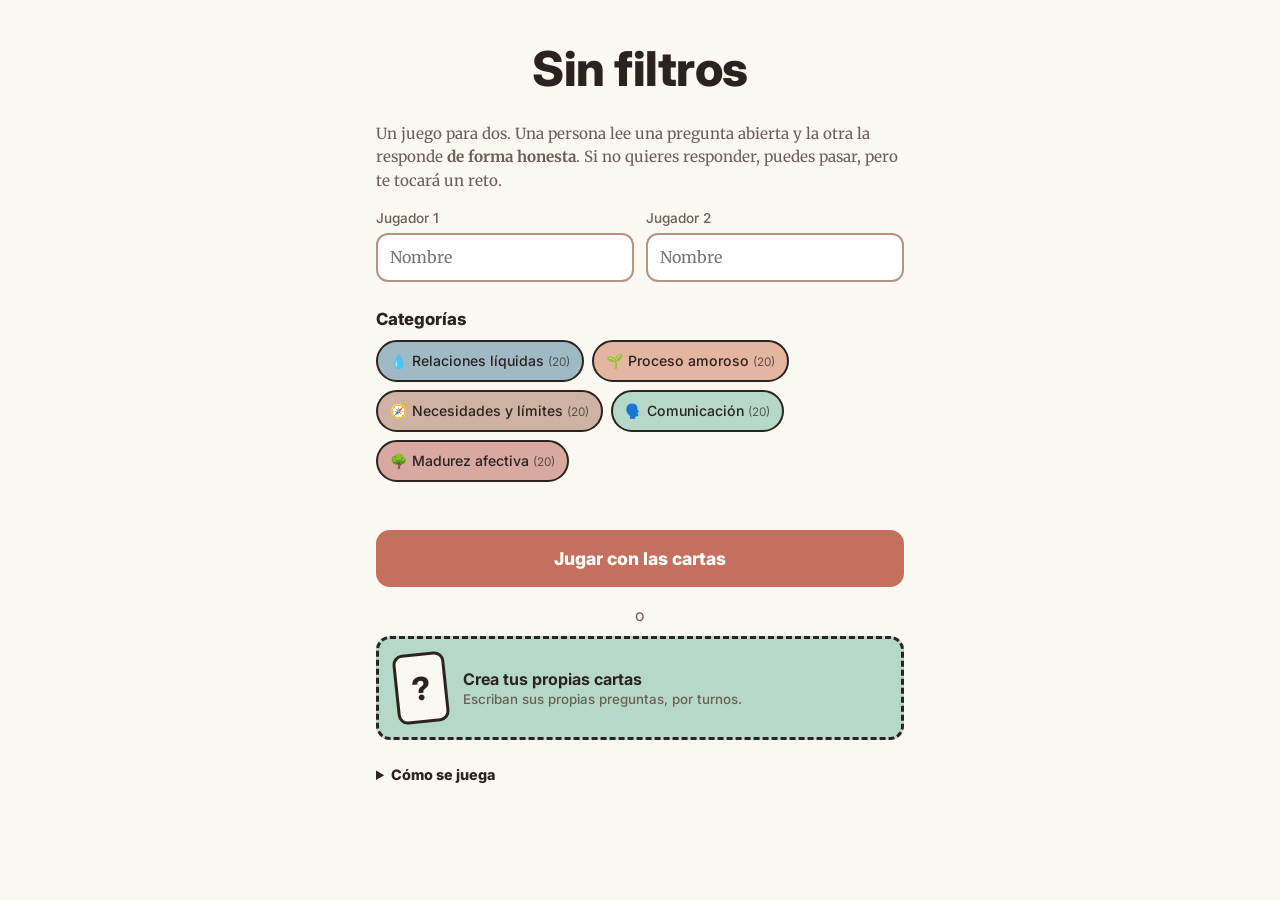
==== index.html @ 44bfb603 "added first structure" ====
<!DOCTYPE html>
<html lang="es">
<head>
  <meta charset="utf-8">
  <meta name="viewport" content="width=device-width, initial-scale=1">
  <title>Sin filtros</title>
  <link rel="preconnect" href="https://fonts.googleapis.com">
  <link rel="preconnect" href="https://fonts.gstatic.com" crossorigin>
  <link href="https://fonts.googleapis.com/css2?family=Inter:wght@500;800&family=Merriweather:wght@400;700&display=swap" rel="stylesheet">
  <link rel="stylesheet" href="style.css">
</head>
<body>
  <main id="app">

    <!-- ============ INICIO ============ -->
    <section id="screen-home" class="screen active">
      <h1>Sin filtros</h1>
      <p class="lead">
        Un juego para dos. Una persona lee una pregunta abierta y la otra la responde
        <strong>de forma honesta</strong>. Si no quieres responder, puedes pasar, pero te tocará un reto.
      </p>

      <div class="names">
        <label class="field"><span>Jugador 1</span><input id="name1" type="text" maxlength="20" placeholder="Nombre"></label>
        <label class="field"><span>Jugador 2</span><input id="name2" type="text" maxlength="20" placeholder="Nombre"></label>
      </div>

      <h3>Categorías</h3>
      <div id="cat-list" class="chips"></div>

      <p id="home-msg" class="msg" role="alert"></p>
      <button id="btn-start" class="primary big" type="button">Jugar con las cartas</button>

      <p class="or">o</p>

      <button id="btn-custom" class="card-option" type="button">
        <span class="mini-card" aria-hidden="true">?</span>
        <span class="card-option-text">
          <strong>Crea tus propias cartas</strong>
          <small>Escriban sus propias preguntas, por turnos.</small>
        </span>
      </button>

      <details class="rules">
        <summary>Cómo se juega</summary>
        <ol>
          <li>Una persona lee la carta en voz alta y la otra responde con honestidad.</li>
          <li>En cada carta se cambian los roles.</li>
          <li>Si no quieres responder, pulsa "Pasar": en lugar de la pregunta te saldrá un reto.</li>
          <li>En "Crea tus propias cartas", una persona escribe una pregunta, pasa el celular y la otra responde. Después se invierten.</li>
        </ol>
      </details>
    </section>

    <!-- ============ ESCRIBIR CARTA PROPIA ============ -->
    <section id="screen-write" class="screen">
      <header class="game-top">
        <button id="btn-write-back" class="ghost" type="button">← Inicio</button>
        <span id="write-round"></span>
      </header>
      <h2 id="write-title"></h2>
      <p id="write-sub" class="lead"></p>
      <textarea id="write-text" maxlength="220" rows="5" placeholder="Escribe una pregunta abierta…"></textarea>
      <p id="write-msg" class="msg" role="alert"></p>
      <button id="btn-write-done" class="primary big" type="button">Listo</button>
    </section>

    <!-- ============ PARTIDA ============ -->
    <section id="screen-game" class="screen">
      <header class="game-top">
        <span id="progress"></span>
        <button id="btn-end" class="ghost" type="button">Terminar</button>
      </header>

      <p id="turn" class="turn"></p>

      <div id="card" class="card" role="button" tabindex="0" aria-label="Voltear carta">
        <div class="card-inner">
          <div class="card-face card-back">
            <span class="q">?</span>
            <small>Toca para voltear</small>
          </div>
          <div class="card-face card-front">
            <span id="card-cat" class="badge"></span>
            <p id="card-text"></p>
          </div>
        </div>
      </div>

      <div class="actions">
        <button id="btn-skip" class="secondary" type="button">Pasar</button>
        <button id="btn-next" class="primary" type="button">Siguiente</button>
      </div>
    </section>

    <!-- ============ FINAL ============ -->
    <section id="screen-end" class="screen">
      <h2>Terminaron</h2>
      <p id="end-stats" class="lead"></p>
      <button id="btn-restart" class="primary big" type="button">Volver al inicio</button>
    </section>

  </main>

  <script src="cards.js"></script>
  <script src="app.js"></script>
</body>
</html>
---- style.css ----
/* ESTILOS (Persona A: diseño). Paleta tomada de la presentación de Canva. */
:root {
  --bg: #faf8f0;
  --ink: #2a2320;
  --muted: #6b5f58;
  --terracota: #c4705c;
  --salmon: #e4b5a0;
  --sage: #b5d8c8;
  --slate: #8aa9b3;
  --brown: #b39485;
  --radius: 18px;
}

* { box-sizing: border-box; }

body {
  margin: 0;
  background: var(--bg);
  color: var(--ink);
  font-family: 'Merriweather', Georgia, serif;
  line-height: 1.55;
}

h1, h2, h3, .badge, button, .chip, .field span, summary {
  font-family: 'Inter', system-ui, sans-serif;
}

#app {
  max-width: 560px;
  margin: 0 auto;
  padding: 24px 16px 56px;
  min-height: 100vh;
}

.screen { display: none; }
.screen.active { display: block; animation: fade .3s ease; }
@keyframes fade { from { opacity: 0; transform: translateY(6px); } to { opacity: 1; transform: none; } }

/* ---------- Tipografía ---------- */
h1 { margin: 8px 0 12px; text-align: center; font-size: 3rem; font-weight: 800; letter-spacing: -.01em; }
h2 { margin: 16px 0 8px; font-size: 1.6rem; font-weight: 800; }
h3 { margin: 24px 0 8px; font-size: 1.05rem; font-weight: 800; }
.lead { color: var(--muted); font-size: .95rem; }
.msg { min-height: 1.4em; margin: 8px 0; font-size: .9rem; color: var(--terracota); font-family: 'Inter', sans-serif; }
.or { text-align: center; margin: 16px 0 8px; color: var(--muted); font-family: 'Inter', sans-serif; }

/* ---------- Formularios ---------- */
.names { display: grid; grid-template-columns: 1fr 1fr; gap: 12px; margin: 16px 0; }
.field { display: flex; flex-direction: column; gap: 4px; font-size: .85rem; }
.field span { font-weight: 500; color: var(--muted); }
input[type="text"], textarea {
  width: 100%; padding: 10px 12px; font: inherit; font-size: 1rem;
  background: #fff; color: var(--ink);
  border: 2px solid var(--brown); border-radius: 12px;
}
textarea { resize: vertical; }
input:focus-visible, textarea:focus-visible, button:focus-visible, .card:focus-visible {
  outline: 3px solid var(--slate); outline-offset: 2px;
}

.chips { display: flex; flex-wrap: wrap; gap: 8px; }
.chip { position: relative; cursor: pointer; }
.chip input { position: absolute; opacity: 0; inset: 0; cursor: pointer; }
.chip span {
  display: block; padding: 8px 12px; border-radius: 999px; font-size: .88rem; font-weight: 500;
  border: 2px solid var(--ink); background: #fff; transition: background .15s;
}
.chip input:checked + span { background: var(--c); }
.chip input:focus-visible + span { outline: 3px solid var(--slate); outline-offset: 2px; }
.chip small { opacity: .7; font-weight: 400; }

/* ---------- Botones ---------- */
button {
  font-size: 1rem; font-weight: 800; cursor: pointer;
  padding: 12px 18px; border-radius: 14px; border: 2px solid var(--ink);
  background: #fff; color: var(--ink);
}
button:disabled { opacity: .4; cursor: not-allowed; }
button.primary { background: var(--terracota); color: #fff; border-color: var(--terracota); }
button.secondary { background: var(--sage); }
button.ghost { background: transparent; border-color: transparent; color: var(--muted); font-weight: 500; padding: 8px 4px; }
button.big { width: 100%; margin-top: 12px; padding: 16px; font-size: 1.1rem; }

/* Opción "Crea tus propias cartas" (aparece como una carta) */
.card-option {
  display: flex; align-items: center; gap: 16px; width: 100%; text-align: left;
  padding: 14px 16px; background: var(--sage); border: 3px dashed var(--ink);
}
.card-option .mini-card {
  flex: none; display: grid; place-items: center; width: 52px; height: 70px;
  background: var(--bg); border: 3px solid var(--ink); border-radius: 10px;
  font-family: 'Inter', sans-serif; font-weight: 800; font-size: 2rem; transform: rotate(-6deg);
}
.card-option-text { display: flex; flex-direction: column; gap: 2px; }
.card-option small { font-weight: 500; color: var(--muted); }

/* ---------- Reglas ---------- */
.rules { margin-top: 24px; font-size: .9rem; }
.rules summary { cursor: pointer; font-weight: 800; }

/* ---------- Escribir carta ---------- */
#write-round { font-family: 'Inter', sans-serif; color: var(--muted); }

/* ---------- Partida ---------- */
.game-top { display: flex; justify-content: space-between; align-items: center; font-family: 'Inter', sans-serif; color: var(--muted); }
.turn { text-align: center; font-family: 'Inter', sans-serif; font-weight: 800; margin: 12px 0 0; }

.card {
  perspective: 1000px; width: min(100%, 340px); aspect-ratio: 3 / 4;
  margin: 14px auto; cursor: pointer;
}
.card-inner { position: relative; width: 100%; height: 100%; transition: transform .55s; transform-style: preserve-3d; }
.card.flipped .card-inner { transform: rotateY(180deg); }
.card-face {
  position: absolute; inset: 0; backface-visibility: hidden; -webkit-backface-visibility: hidden;
  display: flex; flex-direction: column; align-items: center; justify-content: center;
  padding: 24px; text-align: center; border-radius: var(--radius); border: 3px solid var(--ink);
  box-shadow: 6px 6px 0 rgba(42, 35, 32, .15);
}
.card-back { background: var(--sage); }
.card-back .q { font-family: 'Inter', sans-serif; font-weight: 800; font-size: 7rem; line-height: 1; }
.card-back small { margin-top: 8px; font-family: 'Inter', sans-serif; color: var(--muted); }
.card-front { background: var(--c, var(--salmon)); transform: rotateY(180deg); justify-content: flex-start; }
.badge { align-self: center; padding: 4px 12px; border-radius: 999px; background: rgba(255, 255, 255, .7); font-size: .8rem; font-weight: 800; }
#card-text { margin: auto 0; font-size: clamp(1rem, 4.2vw, 1.2rem); font-weight: 700; }

.actions { display: grid; grid-template-columns: 1fr 1.2fr; gap: 10px; margin-top: 12px; }
.actions button[hidden] { display: none; }
.actions:has(#btn-skip[hidden]) { grid-template-columns: 1fr; }

@media (prefers-reduced-motion: reduce) {
  .card-inner, .screen.active { transition: none; animation: none; }
}
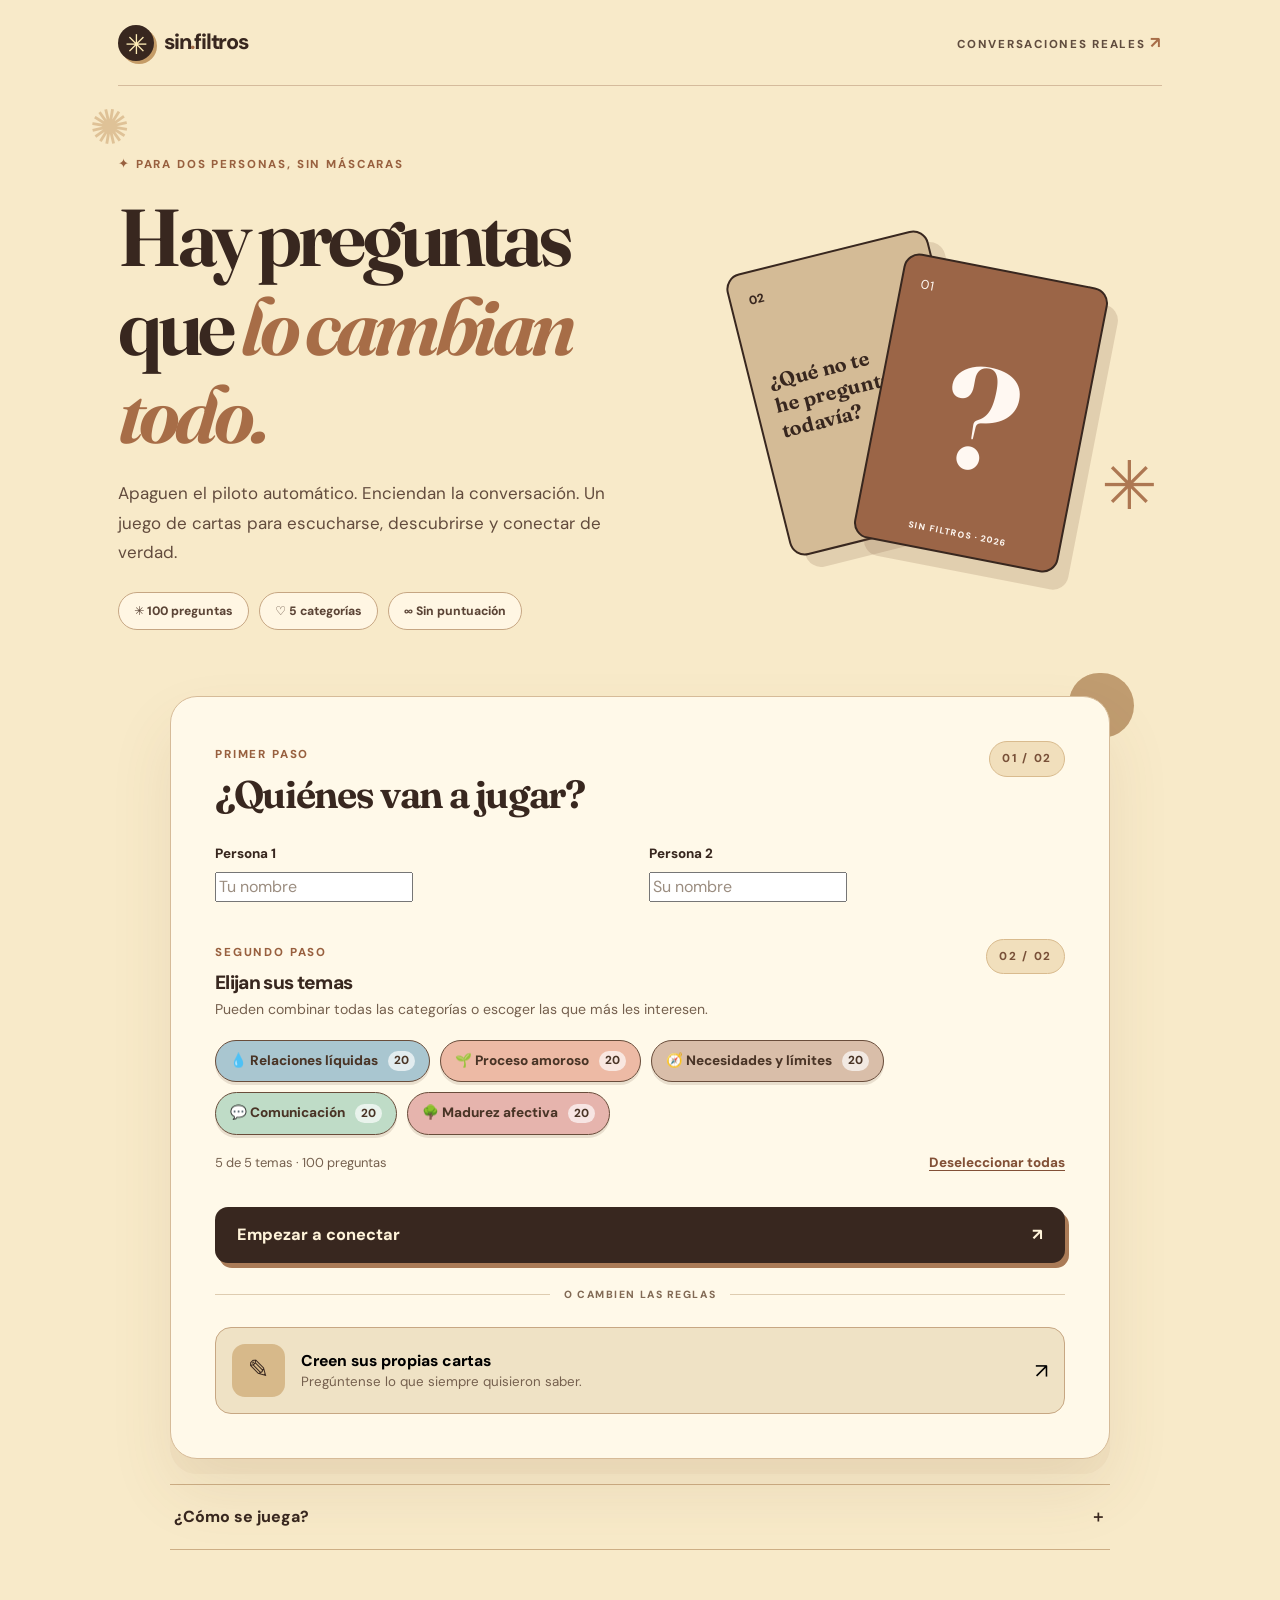
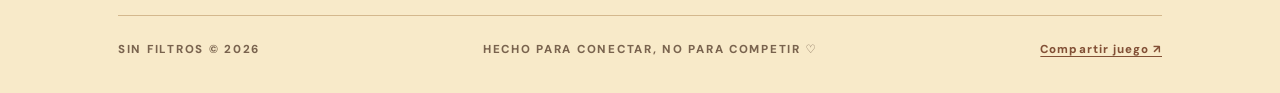
==== commit 8a20d87c: "Added files and update, full version" ====
--- a/index.html
+++ b/index.html
@@ -1,108 +1,878 @@
-<!DOCTYPE html>
+<!doctype html>
 <html lang="es">
 <head>
-  <meta charset="utf-8">
+  <meta charset="UTF-8">
   <meta name="viewport" content="width=device-width, initial-scale=1">
-  <title>Sin filtros</title>
+  <meta name="theme-color" content="#f8eac9">
+  <meta name="description" content="Sin Filtros: un juego de cartas para conversar, conectar y conocerse mejor.">
+  <title>Sin Filtros · El juego para hablar de verdad</title>
   <link rel="preconnect" href="https://fonts.googleapis.com">
   <link rel="preconnect" href="https://fonts.gstatic.com" crossorigin>
-  <link href="https://fonts.googleapis.com/css2?family=Inter:wght@500;800&family=Merriweather:wght@400;700&display=swap" rel="stylesheet">
-  <link rel="stylesheet" href="style.css">
+  <link href="https://fonts.googleapis.com/css2?family=DM+Sans:wght@400;500;600;700;800&family=Fraunces:opsz,wght,SOFT@9..144,500,25;9..144,650,25;9..144,750,25&display=swap" rel="stylesheet">
+  <link rel="icon" type="image/svg+xml" href="data:image/svg+xml,%3Csvg%20xmlns%3D%22http%3A%2F%2Fwww.w3.org%2F2000%2Fsvg%22%20viewBox%3D%220%200%2064%2064%22%3E%3Crect%20width%3D%2264%22%20height%3D%2264%22%20rx%3D%2215%22%20fill%3D%22%2338271f%22%2F%3E%3Ctext%20x%3D%2232%22%20y%3D%2245%22%20font-size%3D%2245%22%20font-family%3D%22Arial%2Csans-serif%22%20text-anchor%3D%22middle%22%20fill%3D%22%23f8eac9%22%3E%E2%9C%B3%3C%2Ftext%3E%3C%2Fsvg%3E">
+  <style>
+/* Hoja de estilos integrada: funciona incluso al abrir el HTML desde un ZIP */
+:root {
+  --paper: #faf5ec;
+  --paper-soft: #fffaf3;
+  --ink: #29241f;
+  --muted: #70665d;
+  --terracotta: #c66e59;
+  --terracotta-dark: #ab5848;
+  --sage: #c9ddcc;
+  --line: #e7dcd0;
+  --round: 24px;
+  --shadow: 0 22px 54px rgba(69,44,34,.07);
+}
+* { box-sizing: border-box; }
+html { scroll-behavior: smooth; }
+body { margin: 0; min-height: 100vh; background: var(--paper); color: var(--ink); font-family: 'DM Sans', system-ui, sans-serif; line-height: 1.5; overflow-x: hidden; }
+button, input, textarea { font: inherit; }
+button { cursor: pointer; }
+a { color: inherit; }
+button:disabled { cursor: not-allowed; opacity: .47; }
+button:focus-visible, input:focus-visible, textarea:focus-visible, summary:focus-visible, a:focus-visible, .card:focus-visible { outline: 3px solid var(--terracotta); outline-offset: 4px; }
+::selection { background: #e7b5a5; }
+.shell { width: min(1100px, 100%); padding: 0 28px; margin: 0 auto; position: relative; }
+.ambient { position: fixed; border-radius: 50%; filter: blur(5px); pointer-events: none; z-index: -1; }
+.ambient-one { width: 440px; height: 440px; top: -230px; right: -130px; background: #f3e3d8; }
+.ambient-two { width: 390px; height: 390px; bottom: -200px; left: -230px; background: #e8ebda; }
+.brand-bar { min-height: 94px; display: flex; align-items: center; justify-content: space-between; gap: 20px; border-bottom: 1px solid var(--line); }
+.brand { display: inline-flex; align-items: center; gap: 10px; text-decoration: none; font-size: 1.28rem; font-weight: 800; letter-spacing: -.055em; }
+.brand-mark { display: grid; place-items: center; height: 36px; width: 36px; border-radius: 50%; background: var(--terracotta); color: #fff; font-size: 1.7rem; font-weight: 500; }
+.brand-dot { color: var(--terracotta); }
+.brand-suffix, .eyebrow, .step-tag, .small-pill, .site-footer, .card-back-foot, .card-front-foot { font-size: .72rem; letter-spacing: .15em; font-weight: 800; }
+.brand-suffix { color: var(--muted); }
+.brand-suffix span { color: var(--terracotta); font-size: 1rem; }
+.screen { display: none; }
+.screen.active { display: block; animation: enter .4s ease both; }
+@keyframes enter { from { opacity: 0; transform: translateY(10px); } to { opacity: 1; transform: none; } }
+.hero { display: grid; grid-template-columns: 1.08fr .92fr; align-items: center; gap: 28px; min-height: 445px; padding: 54px 0 42px; }
+.eyebrow { color: var(--terracotta-dark); }
+.sparkle { font-size: 1.15em; }
+h1,h2,h3,p { margin-top: 0; }
+h1,h2,h3 { letter-spacing: -.035em; }
+h1,h2 { font-family: 'Fraunces', Georgia, serif; line-height: 1.1; }
+h1 { max-width: 620px; font-size: clamp(3.2rem, 5.7vw, 5.5rem); font-weight: 650; margin: 18px 0 20px; }
+h1 em { color: var(--terracotta); font-weight: inherit; }
+h2 { font-size: clamp(1.75rem, 3vw, 2.5rem); margin: 8px 0 10px; font-weight: 650; }
+h3 { font-size: 1.2rem; font-weight: 800; margin: 6px 0 0; }
+.lead { color: var(--muted); font-size: 1.03rem; line-height: 1.75; }
+.hero-copy .lead { max-width: 550px; }
+.hero-facts { display: flex; flex-wrap: wrap; gap: 10px; margin-top: 24px; }
+.hero-facts span { display: inline-flex; gap: 8px; align-items: center; border: 1px solid #e6d7c9; background: #fffaf6; padding: 8px 12px; border-radius: 99px; font-size: .76rem; font-weight: 800; color: #665449; }
+.hero-art { position: relative; min-height: 340px; perspective: 950px; }
+.deco-card { position: absolute; height: 290px; width: 208px; border: 2px solid #392b25; border-radius: 16px; box-shadow: 12px 13px 0 rgba(62,36,29,.14); display: flex; flex-direction: column; padding: 18px; }
+.deco-left { background: #c8dfcf; left: 13%; top: 8%; transform: rotate(-14deg); }
+.deco-left span { font-size: .76rem; font-weight: 800; }
+.deco-left b { margin: auto 0; font: 650 1.25rem/1.25 'Fraunces',serif; }
+.deco-left i { font-style: normal; font-size: 1.4rem; align-self: flex-end; }
+.deco-right { background: var(--terracotta); color: #fff8f2; left: 39%; top: 14%; transform: rotate(11deg); }
+.deco-right span { font-size: .8rem; }
+.deco-right strong { text-align: center; font: 650 9rem/1.55 'Fraunces',serif; }
+.deco-right small { align-self: center; font-weight: 800; font-size: .55rem; letter-spacing: .12em; }
+.art-flower { position: absolute; color: #d6a26a; font-size: 4.2rem; right: 1%; bottom: 7%; }
+.panel { border: 1px solid #e7d8cb; border-radius: var(--round); background: var(--paper-soft); box-shadow: var(--shadow); padding: clamp(22px, 4.3vw, 44px); }
+.start-panel { max-width: 940px; margin: 12px auto 0; }
+.panel-header, .subheading { display: flex; justify-content: space-between; align-items: flex-start; gap: 15px; }
+.step-tag { border-radius: 50px; border: 1px solid var(--line); background: #fff; padding: 8px 12px; color: var(--muted); white-space: nowrap; }
+.names { display: grid; grid-template-columns: 1fr 1fr; gap: 18px; margin: 18px 0 37px; }
+.field { display: block; }
+.field > span { display: block; font-size: .84rem; font-weight: 800; margin-bottom: 8px; }
+input[type='text'], textarea { width: 100%; color: var(--ink); background: #fff; border: 1.5px solid #d9cabe; border-radius: 13px; padding: 14px 16px; font-size: 1rem; transition: border-color .2s,box-shadow .2s; }
+input[type='text']:focus, textarea:focus { border-color: var(--terracotta); box-shadow: 0 0 0 4px #c66e591d; outline: none; }
+input::placeholder,textarea::placeholder { color: #9b8d80; }
+.helper { font-size: .88rem; color: var(--muted); line-height: 1.6; }
+.chips { display: flex; flex-wrap: wrap; gap: 10px; margin: 20px 0 15px; }
+.chip { position: relative; cursor: pointer; }
+.chip input { position: absolute; opacity: 0; inset: 0; width: 100%; height: 100%; cursor: pointer; }
+.chip span { display: inline-flex; align-items: center; gap: 10px; border: 1.5px solid #e3d5c9; border-radius: 99px; padding: 10px 14px; background: #fff; font-size: .85rem; font-weight: 800; transition: transform .16s, background .16s, border-color .16s; }
+.chip:hover span { transform: translateY(-2px); }
+.chip input:checked + span { background: var(--c); border-color: #9b8275; }
+.chip input:focus-visible + span { outline: 3px solid var(--terracotta); outline-offset: 3px; }
+.chip small { border-radius: 50px; background: #ffffffa8; padding: 1px 6px; font-size: .73rem; }
+.selection-row { display: flex; flex-wrap: wrap; justify-content: space-between; gap: 8px; padding: 3px 0 11px; font-size: .81rem; color: var(--muted); }
+.text-button { border: none; background: none; color: var(--terracotta-dark); text-decoration: underline; text-underline-offset: 3px; font-size: .84rem; padding: 0; font-weight: 800; }
+.msg { color: #a0392e; min-height: 1em; margin: 3px 0 6px; font-size: .86rem; font-weight: 700; }
+.primary,.secondary { border: 0; border-radius: 13px; padding: 14px 18px; font-weight: 800; transition: transform .14s, background .14s, box-shadow .14s; }
+.primary { background: var(--terracotta); color: #fff; }
+.primary:not(:disabled):hover { background: var(--terracotta-dark); box-shadow: 0 8px 20px rgba(175,92,73,.23); transform: translateY(-2px); }
+.secondary { background: #e9e5db; color: #3f372f; }
+.secondary:not(:disabled):hover { background: #dad1c5; }
+.big { width: 100%; padding: 16px 22px; font-size: 1.02rem; display: flex; align-items: center; justify-content: space-between; }
+.divider { margin: 24px 0; text-align: center; display: flex; align-items: center; gap: 14px; color: #9c8e80; font-weight: 800; letter-spacing: .15em; font-size: .65rem; }
+.divider:before,.divider:after { content: ''; height: 1px; background: var(--line); flex: 1; }
+.custom-option { display: flex; gap: 16px; align-items: center; width: 100%; text-align: left; border-radius: 16px; background: #e4efe4; border: 1px solid #c7d6c7; padding: 16px; }
+.custom-option:hover { background: #d8e8d9; }
+.custom-icon { display: grid; place-items: center; width: 53px; height: 53px; flex-shrink: 0; border-radius: 13px; background: #c3dcc8; font-size: 1.6rem; }
+.custom-option strong { display: block; font-weight: 800; font-size: .98rem; }
+.custom-option small { display: block; color: var(--muted); line-height: 1.5; }
+.custom-arrow { margin-left: auto; font-size: 1.3rem; }
+.how-to { width: min(940px, 100%); margin: 25px auto 65px; border-top: 1px solid var(--line); border-bottom: 1px solid var(--line); }
+.how-to summary { cursor: pointer; list-style: none; display: flex; justify-content: space-between; align-items: center; padding: 20px 4px; font-weight: 800; }
+.how-to summary::-webkit-details-marker { display: none; }
+.how-to > div { max-width: 700px; color: var(--muted); font-size: .92rem; }
+.how-to[open] summary span { transform: rotate(45deg); }
+.site-footer { display: flex; justify-content: space-between; flex-wrap: wrap; gap: 16px; align-items: center; border-top: 1px solid var(--line); padding: 25px 0 35px; color: #897b6f; }
+.site-footer .text-button { font-size: .72rem; letter-spacing: .09em; }
+.compact-screen { max-width: 610px; margin: 0 auto; padding: 27px 0 65px; min-height: min(770px, 90vh); }
+.game-top { display: flex; justify-content: space-between; align-items: center; gap: 12px; }
+.ghost { background: transparent; border: none; color: var(--muted); font-weight: 800; padding: 9px 0; }
+.ghost:hover { color: var(--terracotta-dark); }
+.small-pill { display: inline-block; color: var(--terracotta-dark); background: #f8e4d9; padding: 10px 14px; border-radius: 99px; font-size: .73rem; }
+.progress-track { margin-top: 22px; height: 6px; background: #e8dfd6; border-radius: 99px; overflow: hidden; }
+#progress-fill { height: 100%; width: 0%; background: var(--terracotta); border-radius: inherit; transition: width .3s; }
+.center-intro { margin: 38px auto 26px; text-align: center; }
+.center-intro h2 { font-size: clamp(2rem, 5vw, 2.85rem); }
+.game-intro { margin: 28px auto 17px; }
+.game-intro h2 { font-size: clamp(1.35rem, 4vw, 1.75rem); line-height: 1.3; margin: 8px 0; }
+#game-hint { margin: 0; }
+textarea { min-height: 160px; resize: vertical; }
+.write-meta { display: flex; justify-content: space-between; gap: 12px; color: var(--muted); font-size: .78rem; margin: 10px 0 15px; }
+.write-meta span:last-child { white-space: nowrap; }
+.card { width: min(100%, 336px); aspect-ratio: 3/4; margin: 0 auto 26px; perspective: 1200px; cursor: pointer; outline-offset: 8px; }
+.card-inner { width: 100%; height: 100%; position: relative; transform-style: preserve-3d; transition: transform .58s cubic-bezier(.2,.7,.1,1); }
+.card.flipped .card-inner { transform: rotateY(180deg); }
+.card-face { position: absolute; inset: 0; display: flex; flex-direction: column; border: 2px solid #30251f; border-radius: 19px; padding: 21px; box-shadow: 9px 10px 0 rgba(59,37,28,.18); backface-visibility: hidden; -webkit-backface-visibility: hidden; }
+.card-back { background: var(--terracotta); color: #fff9f2; }
+.card-back-head { display: flex; justify-content: space-between; font-size: .9rem; font-weight: 800; letter-spacing: -.04em; }
+.card-back-head span:last-child { font-size: 1.7rem; font-weight: 400; }
+.card-question { font: 650 clamp(8rem, 28vw, 10rem)/1 'Fraunces',serif; text-align: center; margin: auto 0; }
+.card-back-foot { text-align: center; color: #fff0e0; }
+.card-front { background: var(--card-color, #d4c5b0); color: #231e1b; transform: rotateY(180deg); }
+.badge { align-self: flex-start; border: 1px solid #2c24212b; border-radius: 50px; padding: 7px 11px; background: #ffffffe3; font-size: .74rem; font-weight: 800; }
+#card-text { margin: auto 0; text-align: center; font: 650 clamp(1.2rem, 3.3vw, 1.5rem)/1.42 'Fraunces',Georgia,serif; overflow-wrap: anywhere; }
+.card-front-foot { text-align: center; font-size: .6rem; opacity: .67; }
+.actions { display: grid; grid-template-columns: 1fr 1.3fr; gap: 12px; width: min(100%, 390px); margin: 0 auto; }
+.actions button[hidden] { display: none; }
+.actions:has(#btn-skip[hidden]) { grid-template-columns: 1fr; }
+.game-footnote { text-align: center; font-size: .8rem; color: #8c7c6e; margin: 21px 0 0; }
+.finish-star { font-size: 5.2rem; text-align: center; color: var(--terracotta); margin-top: 35px; }
+.end-title { font-size: clamp(2.5rem,5vw,3.2rem) !important; }
+.end-panel { text-align: center; }
+.end-panel p { color: var(--muted); }
+.wide { width: 100%; text-align: center; margin-top: 10px; }
+.sr-only { position: absolute; width: 1px; height: 1px; padding: 0; margin: -1px; border: 0; overflow: hidden; clip: rect(0 0 0 0); white-space: nowrap; }
+@media (max-width: 760px) {
+  .hero { grid-template-columns: 1fr; padding: 41px 0 18px; gap: 0; }
+  .hero-art { min-height: 280px; max-width: 330px; width: 100%; margin: 10px auto 6px; }
+  .deco-card { width: 180px; height: 252px; }
+  .deco-left { left: 9%; }
+  .deco-right { left: 38%; }
+  .deco-right strong { font-size: 7.8rem; }
+  .art-flower { right: 0; bottom: 0; }
+  .brand-bar { min-height: 75px; }
+  .brand-suffix { display: none; }
+  h1 { font-size: clamp(3rem, 11vw, 4.8rem); }
+}
+@media (max-width: 520px) {
+  .shell { padding: 0 17px; }
+  .hero-facts { gap: 7px; }
+  .hero-facts span { font-size: .68rem; padding: 7px 10px; }
+  .names { grid-template-columns: 1fr; gap: 14px; margin-bottom: 27px; }
+  .panel { padding: 23px 19px; border-radius: 19px; }
+  .panel-header h2 { font-size: 1.65rem; }
+  .step-tag { padding: 7px 9px; font-size: .62rem; }
+  .actions { gap: 9px; }
+  .actions button { padding: 13px 9px; font-size: .86rem; }
+  .card { width: min(100%, 305px); }
+  .compact-screen { padding: 19px 0 40px; min-height: 78vh; }
+  .site-footer { font-size: .61rem; }
+  .center-intro { margin: 26px 0 19px; }
+}
+@media (prefers-reduced-motion: reduce) {
+  *, *::before, *::after { animation-duration: .01ms !important; transition-duration: .01ms !important; scroll-behavior: auto !important; }
+}
+
+/* ==========================================================
+   APORTES DE PERSONA A · identidad visual y detalles de cartas
+   Base: crema + terracota + salvia. Ajustable al Canva final.
+   ========================================================== */
+:root {
+  --paper: #fbf6ed;
+  --paper-soft: #fffdf8;
+  --terracotta: #bc6756;
+  --terracotta-dark: #964a3e;
+  --sage: #c0dac9;
+  --line: #e6d8ca;
+}
+.brand-mark { box-shadow: 0 3px 0 #773e342b; }
+.eyebrow { letter-spacing: .16em; }
+.hero-art { isolation: isolate; }
+.deco-left { box-shadow: 12px 14px 0 #40372c12; }
+.deco-right { box-shadow: 12px 13px 0 #40372c28; }
+
+/* Reverso con marco doble, roseta central y textura suave.
+   Se dibuja con CSS; no depende de archivos externos. */
+.card-back {
+  position: relative;
+  isolation: isolate;
+  overflow: hidden;
+  background:
+    radial-gradient(ellipse at 50% 49%, #da917d 0%, transparent 43%),
+    radial-gradient(circle at 13% 9%, #ffffff22 0 2px, transparent 3px),
+    radial-gradient(circle at 83% 89%, #ffffff24 0 2px, transparent 3px),
+    linear-gradient(145deg, #bf705d, #ad594b);
+  background-size: auto, 27px 27px, 31px 31px, auto;
+}
+.card-back::before {
+  content: '';
+  position: absolute;
+  inset: 12px;
+  border: 1px solid #ffefe0b8;
+  border-radius: 12px;
+  pointer-events: none;
+}
+.card-back::after {
+  content: '✳';
+  position: absolute;
+  top: 50%;
+  left: 50%;
+  transform: translate(-50%, -49%) rotate(-16deg);
+  font: 400 12rem/1 'Fraunces', Georgia, serif;
+  color: #fce9d920;
+  text-shadow: 0 0 1px #fff6ec1f;
+  z-index: -1;
+  pointer-events: none;
+}
+.card-back-head, .card-question, .card-back-foot { z-index: 1; }
+.card-back-head { padding: 4px 3px 0; }
+.card-back-foot { margin-bottom: 6px; }
+.card-question { text-shadow: 0 4px 0 #7e493324; }
+.card-front {
+  border-color: #45352d;
+  background-image: radial-gradient(circle at 80% 12%, #ffffff68, transparent 42%);
+}
+.card-front .badge { max-width: 100%; overflow-wrap: anywhere; }
+#card-text { text-wrap: pretty; }
+
+/* Estados, acciones táctiles y pantallas pequeñas. */
+@media (hover: hover) {
+  .card:not(.flipped):hover .card-inner { transform: translateY(-3px); }
+  .card.flipped:hover .card-inner { transform: rotateY(180deg) translateZ(1px); }
+}
+@media (max-width: 370px) {
+  .card { width: min(100%, 282px); }
+  #card-text { font-size: 1.08rem; }
+  .brand { font-size: 1.1rem; }
+  .hero-facts { flex-wrap: wrap; }
+}
+@media (prefers-reduced-motion: reduce) {
+  .card:not(.flipped):hover .card-inner { transform: none; }
+  .card.flipped:hover .card-inner { transform: rotateY(180deg); }
+}
+
+
+/* ===== SIN FILTROS · EDICIÓN CANVA / CORE II =====
+   Colores de referencia: fondo amarillo claro, acentos café, beige, puntos y formas orgánicas.
+   Las cartas y sus preguntas conservan su funcionamiento y su contenido.
+*/
+:root {
+  --paper: #f8eac9; --paper-soft: #fff9e9; --ink: #38271f; --muted: #75604e;
+  --terracotta: #a76d47; --terracotta-dark: #825036; --sage: #d7d2a9;
+  --line: #deccb0; --round: 27px; --shadow: 0 24px 55px #714d271c;
+}
+html { background: var(--paper); }
+body { background: #f8eac9; }
+body::before { content: ''; pointer-events: none; position: fixed; inset: 0; opacity: .42; z-index: -1;
+  background-image: radial-gradient(#b78d69 1.35px, transparent 1.6px); background-size: 28px 28px;
+  mask-image: radial-gradient(ellipse 52% 85% at 97% 25%, #000 12%, transparent 87%); }
+.ambient-one { background: #e8ce9b; top: -160px; right: -140px; width: 440px; height: 510px; border-radius: 45% 55% 64% 36%; filter: blur(2px); transform: rotate(28deg); opacity: .45; }
+.ambient-two { background: #c4b69b; left: -240px; bottom: -120px; filter: blur(3px); opacity: .38; }
+.shell { max-width: 1180px; }
+.brand-bar { min-height: 86px; border-bottom: 1.5px solid #d5bb9c; }
+.brand { font-size: 1.35rem; }
+.brand-mark { background: #38271f; color: #ffedb6; box-shadow: 3px 3px 0 #c59c67; }
+.brand-dot { color: #a76d47; }
+.brand-suffix { color: #604c3e; }
+.hero { min-height: 465px; padding-top: 65px; }
+.hero-copy { position: relative; z-index: 1; }
+.hero-copy::before { content: '✺'; position: absolute; top: -59px; left: -28px; color: #bd8b53; font-size: 48px; opacity: .42; transform: rotate(-13deg); }
+h1 { font-size: clamp(3.3rem, 6.3vw, 6.3rem); letter-spacing: -.055em; max-width: 670px; }
+h1 em { color: #a76d47; }
+.hero-copy .lead { color: #624b3d; max-width: 510px; font-size: 1.06rem; }
+.hero-facts span { background: #fff6e3; border: 1.5px solid #c6a683; color: #5b4436; padding: 9px 15px; }
+.deco-card { border-color: #38271f; box-shadow: 13px 15px 0 #7f5b4230; }
+.deco-left { background: #d4bb96; }
+.deco-right { background: #9b6547; }
+.art-flower { color: #ad7752; }
+.panel { background: #fff9e9; border: 1.5px solid #d6bb98; box-shadow: 0 15px 0 #9b65470d, 0 32px 65px #75502f19; }
+.start-panel { position: relative; margin-top: 24px; }
+.start-panel::after { content: ''; width: 65px; height: 65px; position: absolute; right: -25px; top: -24px; z-index: -1; background: #c09c70; border-radius: 48% 52% 52% 48%; }
+.eyebrow { color: #98603f; }
+.step-tag, .small-pill { background: #f1dfbc; color: #785038; border-color: #d9bb8e; }
+input[type='text'], textarea { background: #fffdf7; border-color: #d6b999; }
+.chip span { background: #fffdfa; border-color: #d6bb98; color: #493426; }
+.chip input:checked + span { border-color: #694d3b; box-shadow: 0 3px 0 #6c493526; }
+.primary { background: #38271f; color: #fff4da; box-shadow: 4px 5px 0 #aa7b57; }
+.primary:not(:disabled):hover { background: #62422f; box-shadow: 4px 7px 0 #aa7b57; }
+.secondary { background: #e8d3b0; color: #38271f; }
+.secondary:not(:disabled):hover { background: #dfc49b; }
+.custom-option { background: #efe2c5; border: 1.5px solid #c7a783; }
+.custom-option:hover { background: #e9d7b5; }
+.custom-icon { background: #d7b98a; color: #38271f; }
+.divider { color: #826a55; }
+.how-to { border-color: #cdae85; }
+.how-to summary { color: #38271f; }
+.site-footer { color: #79634e; border-color: #d4b88d; }
+.card-back { background-color: #966348; }
+.card-back::before { border-color: #fff1d0a8; }
+.card-front { border-color: #523728; }
+.progress-track { background: #e4c9a1; }
+#progress-fill { background: #8e5f42; }
+.game-footnote { color: #7b5f48; }
+@media (max-width: 750px) {
+ .hero { padding-top: 38px; } .hero-copy::before { display:none; }
+ .start-panel::after { display:none; }
+ .brand-suffix { font-size: .56rem; }
+}
+@media (prefers-reduced-motion: reduce) { .hero-art *, .screen.active { animation: none !important; } }
+
+</style>
 </head>
 <body>
-  <main id="app">
-
-    <!-- ============ INICIO ============ -->
-    <section id="screen-home" class="screen active">
-      <h1>Sin filtros</h1>
-      <p class="lead">
-        Un juego para dos. Una persona lee una pregunta abierta y la otra la responde
-        <strong>de forma honesta</strong>. Si no quieres responder, puedes pasar, pero te tocará un reto.
-      </p>
-
-      <div class="names">
-        <label class="field"><span>Jugador 1</span><input id="name1" type="text" maxlength="20" placeholder="Nombre"></label>
-        <label class="field"><span>Jugador 2</span><input id="name2" type="text" maxlength="20" placeholder="Nombre"></label>
-      </div>
-
-      <h3>Categorías</h3>
-      <div id="cat-list" class="chips"></div>
-
-      <p id="home-msg" class="msg" role="alert"></p>
-      <button id="btn-start" class="primary big" type="button">Jugar con las cartas</button>
-
-      <p class="or">o</p>
-
-      <button id="btn-custom" class="card-option" type="button">
-        <span class="mini-card" aria-hidden="true">?</span>
-        <span class="card-option-text">
-          <strong>Crea tus propias cartas</strong>
-          <small>Escriban sus propias preguntas, por turnos.</small>
-        </span>
-      </button>
-
-      <details class="rules">
-        <summary>Cómo se juega</summary>
-        <ol>
-          <li>Una persona lee la carta en voz alta y la otra responde con honestidad.</li>
-          <li>En cada carta se cambian los roles.</li>
-          <li>Si no quieres responder, pulsa "Pasar": en lugar de la pregunta te saldrá un reto.</li>
-          <li>En "Crea tus propias cartas", una persona escribe una pregunta, pasa el celular y la otra responde. Después se invierten.</li>
-        </ol>
-      </details>
-    </section>
-
-    <!-- ============ ESCRIBIR CARTA PROPIA ============ -->
-    <section id="screen-write" class="screen">
-      <header class="game-top">
-        <button id="btn-write-back" class="ghost" type="button">← Inicio</button>
-        <span id="write-round"></span>
-      </header>
-      <h2 id="write-title"></h2>
-      <p id="write-sub" class="lead"></p>
-      <textarea id="write-text" maxlength="220" rows="5" placeholder="Escribe una pregunta abierta…"></textarea>
-      <p id="write-msg" class="msg" role="alert"></p>
-      <button id="btn-write-done" class="primary big" type="button">Listo</button>
-    </section>
-
-    <!-- ============ PARTIDA ============ -->
-    <section id="screen-game" class="screen">
-      <header class="game-top">
-        <span id="progress"></span>
-        <button id="btn-end" class="ghost" type="button">Terminar</button>
-      </header>
-
-      <p id="turn" class="turn"></p>
-
-      <div id="card" class="card" role="button" tabindex="0" aria-label="Voltear carta">
-        <div class="card-inner">
-          <div class="card-face card-back">
-            <span class="q">?</span>
-            <small>Toca para voltear</small>
-          </div>
-          <div class="card-face card-front">
-            <span id="card-cat" class="badge"></span>
-            <p id="card-text"></p>
+  <div class="ambient ambient-one" aria-hidden="true"></div>
+  <div class="ambient ambient-two" aria-hidden="true"></div>
+  <main id="app" class="shell">
+    <header class="brand-bar">
+      <a class="brand" href="#inicio" id="brand-home" aria-label="Sin Filtros, ir al inicio"><span class="brand-mark">✳</span><span>sin<span class="brand-dot">.</span>filtros</span></a>
+      <span class="brand-suffix">CONVERSACIONES REALES <span aria-hidden="true">↗</span></span>
+    </header>
+
+    <section id="screen-home" class="screen active" aria-labelledby="home-title">
+      <div class="hero">
+        <div class="hero-copy">
+          <span class="eyebrow"><span class="sparkle" aria-hidden="true">✦</span> PARA DOS PERSONAS, SIN MÁSCARAS</span>
+          <h1 id="home-title">Hay preguntas que <em>lo cambian todo.</em></h1>
+          <p class="lead">Apaguen el piloto automático. Enciendan la conversación. Un juego de cartas para escucharse, descubrirse y conectar de verdad.</p>
+          <div class="hero-facts" aria-label="Detalles del juego">
+            <span>✳ 100 preguntas</span><span>♡ 5 categorías</span><span>∞ Sin puntuación</span>
           </div>
         </div>
+        <div class="hero-art" aria-hidden="true">
+          <div class="deco-card deco-left"><span>02</span><b>¿Qué no te<br>he preguntado<br>todavía?</b><i>♡</i></div>
+          <div class="deco-card deco-right"><span>01</span><strong>?</strong><small>SIN FILTROS · 2026</small></div>
+          <span class="art-flower">✳</span>
+        </div>
       </div>
 
-      <div class="actions">
-        <button id="btn-skip" class="secondary" type="button">Pasar</button>
-        <button id="btn-next" class="primary" type="button">Siguiente</button>
+      <div class="panel start-panel">
+        <div class="panel-header"><div><span class="eyebrow">PRIMER PASO</span><h2>¿Quiénes van a jugar?</h2></div><span class="step-tag">01 / 02</span></div>
+        <div class="names">
+          <label class="field" for="name1"><span>Persona 1</span><input id="name1" name="name1" maxlength="20" autocomplete="off" placeholder="Tu nombre"></label>
+          <label class="field" for="name2"><span>Persona 2</span><input id="name2" name="name2" maxlength="20" autocomplete="off" placeholder="Su nombre"></label>
+        </div>
+        <div class="subheading"><div><span class="eyebrow">SEGUNDO PASO</span><h3>Elijan sus temas</h3></div><span class="step-tag">02 / 02</span></div>
+        <p class="helper">Pueden combinar todas las categorías o escoger las que más les interesen.</p>
+        <div id="cat-list" class="chips" role="group" aria-label="Categorías de preguntas"></div>
+        <div class="selection-row"><span id="selection-summary" aria-live="polite"></span><button id="btn-toggle-all" class="text-button" type="button">Deseleccionar todas</button></div>
+        <p id="home-msg" class="msg" role="alert"></p>
+        <button id="btn-start" class="primary big" type="button">Empezar a conectar <span aria-hidden="true">↗</span></button>
+        <div class="divider"><span>O CAMBIEN LAS REGLAS</span></div>
+        <button id="btn-custom" class="custom-option" type="button"><span class="custom-icon" aria-hidden="true">✎</span><span><strong>Creen sus propias cartas</strong><small>Pregúntense lo que siempre quisieron saber.</small></span><span class="custom-arrow" aria-hidden="true">↗</span></button>
       </div>
+      <details class="how-to"><summary>¿Cómo se juega? <span aria-hidden="true">＋</span></summary><div><p>Una persona lee la pregunta y la otra responde con honestidad. En cada carta intercambian los roles.</p><p>Si una pregunta resulta incómoda, pueden pulsar <strong>Pasar</strong> y hacer un reto sencillo en su lugar. Nadie está obligado a compartir algo que no quiera.</p><p>En el modo personalizado, una persona escribe una pregunta, entrega el celular y la otra responde.</p></div></details>
     </section>
 
-    <!-- ============ FINAL ============ -->
-    <section id="screen-end" class="screen">
-      <h2>Terminaron</h2>
-      <p id="end-stats" class="lead"></p>
-      <button id="btn-restart" class="primary big" type="button">Volver al inicio</button>
+    <section id="screen-write" class="screen compact-screen" aria-labelledby="write-title">
+      <div class="game-top"><button id="btn-write-back" class="ghost" type="button">← Volver al inicio</button><span id="write-round" class="small-pill"></span></div>
+      <div class="center-intro"><span class="eyebrow">MODO PERSONALIZADO</span><h2 id="write-title"></h2><p id="write-sub" class="lead"></p></div>
+      <div class="panel"><label class="field" for="write-text"><span>Tu pregunta</span></label><textarea id="write-text" maxlength="220" rows="5" placeholder="¿Qué te gustaría preguntarle?" aria-describedby="write-count write-msg"></textarea><div class="write-meta"><span>Haz una pregunta abierta, sin respuestas correctas.</span><span id="write-count">0 / 220</span></div><p id="write-msg" class="msg" role="alert"></p><button id="btn-write-done" class="primary big" type="button">Entregar la carta ↗</button></div>
     </section>
 
+    <section id="screen-game" class="screen compact-screen" aria-labelledby="turn">
+      <div class="game-top"><button id="btn-end" class="ghost" type="button">← Terminar partida</button><span id="progress" class="small-pill"></span></div>
+      <div class="progress-track" role="progressbar" aria-label="Progreso del juego" aria-valuemin="0" aria-valuemax="100" aria-valuenow="0" id="progress-track"><div id="progress-fill"></div></div>
+      <div class="center-intro game-intro"><span class="eyebrow" id="game-eyebrow">UNA PREGUNTA A LA VEZ</span><h2 id="turn"></h2><p id="game-hint" class="helper" aria-live="polite">Toca la carta para descubrir la pregunta.</p></div>
+      <div id="card" class="card" role="button" tabindex="0" aria-label="Revelar carta" aria-pressed="false"><div class="card-inner"><div class="card-face card-back"><div class="card-back-head"><span>sin.filtros</span><span>✳</span></div><span class="card-question" aria-hidden="true">?</span><span class="card-back-foot">TOCA PARA DESCUBRIR</span></div><div class="card-face card-front"><span id="card-cat" class="badge"></span><p id="card-text"></p><span class="card-front-foot">SIN FILTROS · CONVERSEM DE VERDAD</span></div></div></div>
+      <div class="actions"><button id="btn-skip" class="secondary" type="button" disabled>Pasar → reto</button><button id="btn-next" class="primary" type="button" disabled>Siguiente carta ↗</button></div>
+      <p class="game-footnote">No hay respuestas perfectas. Solo conversaciones reales. ♡</p>
+    </section>
+
+    <section id="screen-end" class="screen compact-screen" aria-labelledby="end-title"><div class="finish-star" aria-hidden="true">✳</div><div class="center-intro"><span class="eyebrow">LO IMPORTANTE FUE ESCUCHARSE</span><h2 id="end-title" class="end-title">Las buenas conversaciones no terminan aquí.</h2><p id="end-stats" class="lead"></p></div><div class="panel end-panel"><p>Gracias por abrir un espacio para conocerse mejor. Recuerden: pueden volver a jugar con otras preguntas cuando quieran.</p><button id="btn-again" class="primary big" type="button">Jugar otra ronda ↗</button><button id="btn-restart" class="ghost wide" type="button">Volver al inicio</button></div></section>
+    <footer class="site-footer"><span>SIN FILTROS © 2026</span><span>HECHO PARA CONECTAR, NO PARA COMPETIR ♡</span><button type="button" id="btn-share" class="text-button">Compartir juego ↗</button></footer>
+    <p id="share-status" class="sr-only" role="status" aria-live="polite"></p>
   </main>
-
-  <script src="cards.js"></script>
-  <script src="app.js"></script>
+  <script>
+/* Banco original de cartas integrado */
+/**
+ * Sin Filtros · Contenido revisado (Persona A)
+ * 100 preguntas: 20 por categoría + 20 retos.
+ * Lenguaje conversacional, preguntas abiertas y respeto a los límites.
+ * Se mantienen los identificadores de categorías y el contrato de app.js.
+ * Temas incorporados: consentimiento digital, privacidad, autonomía, redes,
+ * apoyo emocional y comunicación durante conflictos.
+ */
+
+window.CATEGORIES = [
+  {
+    "id": "liquidas",
+    "nombre": "Relaciones líquidas",
+    "emoji": "💧",
+    "color": "#a9c6d0",
+    "descripcion": "Vínculos, redes sociales y compromiso"
+  },
+  {
+    "id": "proceso",
+    "nombre": "Proceso amoroso",
+    "emoji": "🌱",
+    "color": "#edbaa5",
+    "descripcion": "De la atracción a una conexión real"
+  },
+  {
+    "id": "necesidades",
+    "nombre": "Necesidades y límites",
+    "emoji": "🧭",
+    "color": "#d9bea9",
+    "descripcion": "Respeto, reciprocidad y espacio personal"
+  },
+  {
+    "id": "comunicacion",
+    "nombre": "Comunicación",
+    "emoji": "💬",
+    "color": "#bfdcc7",
+    "descripcion": "Escuchar, hablar y resolver diferencias"
+  },
+  {
+    "id": "madurez",
+    "nombre": "Madurez afectiva",
+    "emoji": "🌳",
+    "color": "#e6b4ad",
+    "descripcion": "Cuidar los vínculos y crecer juntos"
+  }
+];
+
+window.CARDS = [
+  // LIQUIDAS · 20 preguntas revisadas
+  { cat: "liquidas", texto: "¿Qué diferencia notas entre hablar todos los días con alguien y sentir una conexión de verdad?" },
+  { cat: "liquidas", texto: "¿Te ha pasado que una conversación por chat se enfríe sin explicación? ¿Cómo lo viviste?" },
+  { cat: "liquidas", texto: "Cuando una relación tiene un problema, ¿qué te ayuda a decidir si vale la pena hablarlo?" },
+  { cat: "liquidas", texto: "¿Qué cosas de las redes sociales te hacen comparar tu relación con otras?" },
+  { cat: "liquidas", texto: "¿Qué significa para ti comprometerte sin dejar de ser tú?" },
+  { cat: "liquidas", texto: "¿Qué prefieres al conocer a alguien: ir despacio o saber pronto qué quiere cada uno?" },
+  { cat: "liquidas", texto: "¿Alguna vez alguien te hizo sentir una opción y no una prioridad? ¿Qué aprendiste?" },
+  { cat: "liquidas", texto: "¿Cómo distingues entre una persona que necesita espacio y una que se está alejando?" },
+  { cat: "liquidas", texto: "¿Crees que tener tantas formas de conocer gente cambia la manera de cuidar los vínculos?" },
+  { cat: "liquidas", texto: "¿Qué te gustaría que alguien hiciera en vez de desaparecer sin dar explicaciones?" },
+  { cat: "liquidas", texto: "¿Qué tan importante es para ti hablar de lo que esperan antes de empezar una relación?" },
+  { cat: "liquidas", texto: "¿Cuál ha sido una muestra de compromiso pequeña, pero significativa, que has visto?" },
+  { cat: "liquidas", texto: "¿Cómo saber cuándo insistir en una conversación y cuándo respetar el silencio del otro?" },
+  { cat: "liquidas", texto: "¿Qué te hace confiar en alguien más allá de lo que publica en internet?" },
+  { cat: "liquidas", texto: "¿Alguna vez una historia o un “me gusta” te hizo pensar de más? ¿Qué pasó?" },
+  { cat: "liquidas", texto: "¿En qué momento una relación deja de ser solo emoción y empieza a ser una decisión?" },
+  { cat: "liquidas", texto: "¿Qué opinas de mantener varias opciones abiertas mientras conoces a alguien?" },
+  { cat: "liquidas", texto: "¿Cómo te gustaría que te hablaran si la otra persona ya no quiere seguir contigo?" },
+  { cat: "liquidas", texto: "¿Qué necesitas para sentir que una relación tiene futuro y no es algo pasajero?" },
+  { cat: "liquidas", texto: "¿Qué señal te indica que una relación necesita un cambio, no necesariamente un final?" },
+  // PROCESO · 20 preguntas revisadas
+  { cat: "proceso", texto: "¿Qué es lo primero que te llama la atención de alguien y qué hace que quieras conocerlo mejor?" },
+  { cat: "proceso", texto: "¿En qué se diferencia para ti un flechazo de un amor que se construye con el tiempo?" },
+  { cat: "proceso", texto: "¿Alguna vez idealizaste a alguien? ¿Qué descubriste al conocerlo de verdad?" },
+  { cat: "proceso", texto: "¿Qué conversación te ha hecho sentir más cerca de una persona?" },
+  { cat: "proceso", texto: "¿Cómo sabes que puedes ser tú mismo cuando estás con alguien?" },
+  { cat: "proceso", texto: "¿Cuál es un detalle sencillo que para ti vale más que un regalo costoso?" },
+  { cat: "proceso", texto: "¿Te gusta que el cariño aparezca poco a poco o que todo se sienta intenso desde el inicio?" },
+  { cat: "proceso", texto: "¿Qué cambia cuando empiezas a conocer también los días difíciles de alguien?" },
+  { cat: "proceso", texto: "¿Qué te hace sentir que hay interés mutuo y no solo atracción?" },
+  { cat: "proceso", texto: "¿Qué momento pequeño guardarías como recuerdo de una relación importante?" },
+  { cat: "proceso", texto: "¿Qué diferencia hay entre decir “me gustas”, “te quiero” y “te amo”?" },
+  { cat: "proceso", texto: "¿Qué cosas te gustaría descubrir de la otra persona incluso después de mucho tiempo?" },
+  { cat: "proceso", texto: "¿Cómo te das cuenta de que te gusta la persona real y no la idea que tenías de ella?" },
+  { cat: "proceso", texto: "¿Qué lugar tienen las amistades y los proyectos personales cuando te enamoras?" },
+  { cat: "proceso", texto: "¿Te ha pasado que el miedo al rechazo te impida expresar lo que sientes?" },
+  { cat: "proceso", texto: "¿Qué aprendiste de alguien que te quiso de una forma distinta a la que esperabas?" },
+  { cat: "proceso", texto: "¿Qué significa para ti elegir a alguien incluso cuando ya pasó la emoción inicial?" },
+  { cat: "proceso", texto: "¿Qué hábito bonito te gustaría construir con una persona que quieres?" },
+  { cat: "proceso", texto: "¿Qué necesitas conocer de alguien antes de sentir que puedes confiar plenamente?" },
+  { cat: "proceso", texto: "¿Cómo te imaginas un amor que crece sin que ninguno de los dos se pierda a sí mismo?" },
+  // NECESIDADES · 20 preguntas revisadas
+  { cat: "necesidades", texto: "¿Qué gesto cotidiano te hace sentir querido o querida?" },
+  { cat: "necesidades", texto: "¿Qué límite te cuesta expresar, aunque sabes que es importante para ti?" },
+  { cat: "necesidades", texto: "¿Qué significa para ti que el cariño sea recíproco?" },
+  { cat: "necesidades", texto: "¿Qué haces cuando necesitas estar solo, pero temes que la otra persona lo malinterprete?" },
+  { cat: "necesidades", texto: "¿Qué valor no estarías dispuesto a negociar en una relación?" },
+  { cat: "necesidades", texto: "¿Cómo te gusta recibir apoyo cuando has tenido un día difícil?" },
+  { cat: "necesidades", texto: "¿Qué necesita escuchar alguien de ti para entender mejor tus límites?" },
+  { cat: "necesidades", texto: "¿Cómo notas que una persona respeta tus decisiones, incluso cuando no las comparte?" },
+  { cat: "necesidades", texto: "¿Qué diferencia hay entre cuidar a alguien y querer controlar lo que hace?" },
+  { cat: "necesidades", texto: "¿Qué tema te gustaría conversar antes de que se convierta en un problema?" },
+  { cat: "necesidades", texto: "¿Cómo reaccionas cuando alguien cercano te dice que necesita más espacio?" },
+  { cat: "necesidades", texto: "¿Qué te ayuda a pedir lo que necesitas sin sentir que estás exigiendo demasiado?" },
+  { cat: "necesidades", texto: "¿En qué situaciones te cuesta decir “no” y qué te ayudaría a hacerlo?" },
+  { cat: "necesidades", texto: "¿Qué significa para ti compartir tiempo de calidad?" },
+  { cat: "necesidades", texto: "¿Qué aprendiste de una vez en que alguien respetó un límite tuyo?" },
+  { cat: "necesidades", texto: "¿Cómo sabes que una relación suma a tu bienestar en vez de agotarte?" },
+  { cat: "necesidades", texto: "¿Qué haces para mantener tus gustos, amistades y metas dentro de una relación?" },
+  { cat: "necesidades", texto: "¿Qué tan fácil te resulta cambiar de opinión cuando escuchas otra perspectiva?" },
+  { cat: "necesidades", texto: "¿Cómo te gustaría acordar el uso de fotos o mensajes privados de la pareja?" },
+  { cat: "necesidades", texto: "¿Qué compromiso pequeño y realista podrían intentar esta semana para cuidarse mejor?" },
+  // COMUNICACION · 20 preguntas revisadas
+  { cat: "comunicacion", texto: "¿Qué emoción te cuesta más poner en palabras?" },
+  { cat: "comunicacion", texto: "¿Qué haces cuando sientes que alguien no te está escuchando?" },
+  { cat: "comunicacion", texto: "¿Prefieres hablar un desacuerdo enseguida o después de calmarte? ¿Por qué?" },
+  { cat: "comunicacion", texto: "¿Qué frase te gustaría escuchar cuando cometes un error?" },
+  { cat: "comunicacion", texto: "¿Qué te ayuda a pedir perdón de forma sincera?" },
+  { cat: "comunicacion", texto: "¿Alguna vez dijiste “estoy bien” cuando no lo estabas? ¿Qué necesitabas en realidad?" },
+  { cat: "comunicacion", texto: "¿Qué tema sueles evitar por miedo a que termine en discusión?" },
+  { cat: "comunicacion", texto: "¿Cómo puedes mostrar que estás escuchando sin interrumpir?" },
+  { cat: "comunicacion", texto: "¿Qué diferencia hay entre dar un consejo y acompañar a alguien?" },
+  { cat: "comunicacion", texto: "¿Cómo te gustaría que la otra persona te dijera algo que le molestó?" },
+  { cat: "comunicacion", texto: "¿Qué señales te muestran que una discusión se está saliendo de control?" },
+  { cat: "comunicacion", texto: "¿Qué haces cuando un mensaje escrito se presta para malentendidos?" },
+  { cat: "comunicacion", texto: "¿Cuál es una conversación difícil que al final te hizo bien tener?" },
+  { cat: "comunicacion", texto: "¿Qué palabras o gestos te ayudan a sentirte seguro al hablar?" },
+  { cat: "comunicacion", texto: "¿Cómo reaccionas cuando alguien ve una situación muy diferente a ti?" },
+  { cat: "comunicacion", texto: "¿Qué significa para ti guardar la confianza que alguien puso en ti?" },
+  { cat: "comunicacion", texto: "¿Cuándo el humor ayuda a aliviar una tensión y cuándo puede lastimar?" },
+  { cat: "comunicacion", texto: "¿Qué acuerdo de comunicación crees que sería útil para una relación?" },
+  { cat: "comunicacion", texto: "¿Cómo te das cuenta de que necesitas escuchar antes de responder?" },
+  { cat: "comunicacion", texto: "¿Qué pregunta te gustaría que te hicieran más seguido?" },
+  // MADUREZ · 20 preguntas revisadas
+  { cat: "madurez", texto: "¿Qué significa para ti tener madurez afectiva en la vida diaria?" },
+  { cat: "madurez", texto: "¿Qué aprendiste sobre el amor al ver cómo se relacionan otras personas?" },
+  { cat: "madurez", texto: "¿Qué haces cuando quieres a alguien, pero no están de acuerdo en algo importante?" },
+  { cat: "madurez", texto: "¿Cómo distingues entre aceptar una imperfección y tolerar algo que te hace daño?" },
+  { cat: "madurez", texto: "¿Qué hábito tuyo te gustaría mejorar para cuidar tus relaciones?" },
+  { cat: "madurez", texto: "¿Qué significa reparar una confianza después de una equivocación?" },
+  { cat: "madurez", texto: "¿Cómo sabes que una disculpa viene acompañada de un cambio real?" },
+  { cat: "madurez", texto: "¿Qué idea sobre el amor has cambiado con el tiempo?" },
+  { cat: "madurez", texto: "¿Cómo imaginas una relación sana dentro de cinco años?" },
+  { cat: "madurez", texto: "¿Qué proyecto propio quisieras conservar aunque tengas pareja?" },
+  { cat: "madurez", texto: "¿Qué significa para ti apoyar los sueños de alguien sin decidir por esa persona?" },
+  { cat: "madurez", texto: "¿Qué diferencia hay entre sentir celos y actuar de forma controladora?" },
+  { cat: "madurez", texto: "¿Cómo reconoces cuándo una relación necesita ayuda o una conversación seria?" },
+  { cat: "madurez", texto: "¿Qué papel tiene la paciencia cuando dos personas aprenden a convivir?" },
+  { cat: "madurez", texto: "¿Qué situación te enseñó que querer mucho a alguien no resuelve todo por sí solo?" },
+  { cat: "madurez", texto: "¿Qué esperas de una persona cuando atraviesas una etapa de cambios?" },
+  { cat: "madurez", texto: "¿Cómo te gustaría manejar una diferencia sobre planes de futuro?" },
+  { cat: "madurez", texto: "¿Qué señales te dicen que ambos están creciendo dentro de la relación?" },
+  { cat: "madurez", texto: "¿Qué te ayudaría a tomar una decisión difícil con respeto por ti y por la otra persona?" },
+  { cat: "madurez", texto: "¿Qué te gustaría que alguien recordara de la forma en que lo quisiste?" },
+];
+
+window.RETOS = [
+  "Dile a la otra persona tres cosas que aprecias de ella.",
+  "Imita un animal y deja que adivinen cuál es.",
+  "Inventa un apodo cariñoso y explica de dónde salió.",
+  "Cuenta una anécdota graciosa que te haya pasado recientemente.",
+  "Describe tu día perfecto usando solo cinco palabras.",
+  "Haz una mini actuación de tu película favorita sin decir su título.",
+  "Di tres canciones que te recuerden momentos bonitos.",
+  "Haz tu mejor cara de sorpresa, de emoción y de sueño.",
+  "Cuenta cuál fue tu primera impresión de la otra persona.",
+  "Inventa una historia de tres frases con las palabras que elijan juntos.",
+  "Di cinco cosas que les gustaría hacer algún día.",
+  "Dibuja un corazón en el aire de la forma más creativa que puedas.",
+  "Cuenta un chiste malo e intenta que la otra persona se ría.",
+  "Imita la voz de un personaje conocido durante una frase.",
+  "Elige un objeto cercano y véndelo como si fuera increíble.",
+  "Explica con mímica qué comiste hoy.",
+  "Comparte una canción que te gustaría escuchar juntos.",
+  "Di el abecedario al revés hasta donde llegues, sin presión.",
+  "Inventa un saludo secreto entre los dos.",
+  "Dile a la otra persona algo bonito que todavía no le habías dicho."
+];
+
+</script>
+  <script>
+/* Lógica del juego integrada */
+/* Sin Filtros 2.0 — lógica. Compatible con el cards.js original (100 cartas / 20 retos). */
+(() => {
+  'use strict';
+  const { CATEGORIES, CARDS, RETOS } = window;
+  if (!Array.isArray(CATEGORIES) || !Array.isArray(CARDS) || !Array.isArray(RETOS)) {
+    document.body.textContent = 'No se cargó cards.js. Conserva el archivo original junto a index.html.';
+    return;
+  }
+  const byId = Object.fromEntries(CATEGORIES.map(cat => [cat.id, cat]));
+  const $ = selector => document.querySelector(selector);
+  const state = {
+    mode: 'deck', players: ['Jugador 1','Jugador 2'], deck: [], idx: 0,
+    reader: 0, round: 1, done: 0, challenges: 0, own: null,
+    challenge: null, challengeQueue: [], lastChallenge: null, revealed: false,
+    selected: new Set(CATEGORIES.map(cat => cat.id)),
+  };
+  const CHALLENGE_STYLE = { nombre: 'Reto', emoji: '✷', color: '#e4c982' };
+  const CUSTOM_STYLE = { nombre: 'Carta propia', emoji: '✎', color: '#b7d6bf' };
+  let paintTimer = null;
+
+  function shuffle(items) {
+    const result = [...items];
+    for (let i = result.length - 1; i > 0; i--) {
+      const j = Math.floor(Math.random() * (i + 1));
+      [result[i], result[j]] = [result[j], result[i]];
+    }
+    return result;
+  }
+
+  function show(screen) {
+    document.querySelectorAll('.screen').forEach(el => {
+      const isActive = el.id === `screen-${screen}`;
+      el.classList.toggle('active', isActive);
+      el.setAttribute('aria-hidden', String(!isActive));
+    });
+    window.scrollTo({top: 0, behavior: 'instant'});
+  }
+
+  function readNames() {
+    const names = [$('#name1').value.trim() || 'Jugador 1', $('#name2').value.trim() || 'Jugador 2'];
+    if (names[0].toLocaleLowerCase('es') === names[1].toLocaleLowerCase('es')) names[1] += ' (2)';
+    return names;
+  }
+
+  function renderCategories() {
+    const container = $('#cat-list');
+    container.replaceChildren();
+    CATEGORIES.forEach(cat => {
+      const label = document.createElement('label');
+      label.className = 'chip';
+      label.style.setProperty('--c', cat.color);
+      const input = document.createElement('input');
+      input.type = 'checkbox';
+      input.value = cat.id;
+      input.checked = state.selected.has(cat.id);
+      input.addEventListener('change', () => {
+        if (input.checked) state.selected.add(cat.id);
+        else state.selected.delete(cat.id);
+        renderCategorySummary();
+      });
+      const text = document.createElement('span');
+      text.textContent = `${cat.emoji} ${cat.nombre}`;
+      const number = document.createElement('small');
+      number.textContent = `${CARDS.filter(card => card.cat === cat.id).length}`;
+      text.append(number);
+      label.append(input, text);
+      container.append(label);
+    });
+    renderCategorySummary();
+  }
+
+  function renderCategorySummary() {
+    const total = CARDS.filter(card => state.selected.has(card.cat)).length;
+    $('#selection-summary').textContent = `${state.selected.size} de ${CATEGORIES.length} temas · ${total} preguntas`;
+    $('#btn-toggle-all').textContent = state.selected.size === CATEGORIES.length ? 'Deseleccionar todas' : 'Seleccionar todas';
+    $('#home-msg').textContent = '';
+  }
+
+  function toggleAll() {
+    state.selected = state.selected.size === CATEGORIES.length ? new Set() : new Set(CATEGORIES.map(c => c.id));
+    renderCategories();
+  }
+
+  function resetRun() {
+    clearTimeout(paintTimer);
+    state.idx = 0;
+    state.reader = 0;
+    state.round = 1;
+    state.done = 0;
+    state.challenges = 0;
+    state.own = null;
+    state.challenge = null;
+    state.revealed = false;
+    state.challengeQueue = [];
+    state.lastChallenge = null;
+  }
+
+  function startDeck() {
+    const deck = shuffle(CARDS.filter(card => state.selected.has(card.cat)));
+    if (!deck.length) {
+      $('#home-msg').textContent = 'Selecciona al menos una categoría para comenzar.';
+      return;
+    }
+    resetRun();
+    state.mode = 'deck';
+    state.players = readNames();
+    state.deck = deck;
+    renderGame();
+    show('game');
+  }
+
+  function startCustom() {
+    resetRun();
+    state.mode = 'custom';
+    state.players = readNames();
+    openWrite();
+  }
+
+  function openWrite() {
+    const writer = state.players[state.reader];
+    const other = state.players[1 - state.reader];
+    $('#write-round').textContent = `Ronda ${state.round}`;
+    $('#write-title').textContent = `Tu turno, ${writer}.`;
+    $('#write-sub').textContent = `Escribe una pregunta para ${other}. Después pasa el celular para que la descubra.`;
+    $('#btn-write-done').textContent = `Entregar a ${other} ↗`;
+    $('#write-text').value = '';
+    $('#write-count').textContent = '0 / 220';
+    $('#write-msg').textContent = '';
+    show('write');
+  }
+
+  function finishWrite() {
+    const text = $('#write-text').value.trim();
+    if (!text) {
+      $('#write-msg').textContent = 'Escribe una pregunta antes de continuar.';
+      $('#write-text').focus();
+      return;
+    }
+    state.own = { texto: text };
+    state.challenge = null;
+    renderGame();
+    show('game');
+  }
+
+  function getChallenge() {
+    if (!RETOS.length) return 'Comparte algo que admires de la otra persona.';
+    if (!state.challengeQueue.length) {
+      state.challengeQueue = shuffle(RETOS);
+      if (state.challengeQueue.length > 1 && state.challengeQueue[state.challengeQueue.length - 1] === state.lastChallenge) {
+        [state.challengeQueue[0], state.challengeQueue[state.challengeQueue.length - 1]] =
+        [state.challengeQueue[state.challengeQueue.length - 1], state.challengeQueue[0]];
+      }
+    }
+    state.lastChallenge = state.challengeQueue.pop();
+    return state.lastChallenge;
+  }
+
+  function current() { return state.mode === 'deck' ? state.deck[state.idx] : state.own; }
+
+  function setRevealed(revealed) {
+    state.revealed = revealed;
+    const card = $('#card');
+    card.classList.toggle('flipped', revealed);
+    card.setAttribute('aria-pressed', String(revealed));
+    card.setAttribute('aria-label', revealed ? 'Carta revelada' : 'Revelar carta');
+    $('#btn-next').disabled = !revealed;
+    $('#btn-skip').disabled = !revealed;
+    $('#game-hint').textContent = revealed ? 'Tómense su tiempo para conversar.' : 'Toca la carta para descubrir la pregunta.';
+  }
+
+  function renderGame() {
+    clearTimeout(paintTimer);
+    const card = current();
+    if (!card) return finishGame();
+    const isChallenge = state.challenge !== null;
+    const style = isChallenge ? CHALLENGE_STYLE : state.mode === 'custom' ? CUSTOM_STYLE : byId[card.cat] || CUSTOM_STYLE;
+    const text = isChallenge ? state.challenge : card.texto;
+    const reader = state.players[state.reader];
+    const respondent = state.players[1 - state.reader];
+    const max = state.mode === 'deck' ? state.deck.length : Math.max(1, state.round);
+    const currentNumber = state.mode === 'deck' ? state.idx + 1 : state.round;
+    const percent = state.mode === 'deck' ? Math.round(state.idx / max * 100) : 0;
+    $('#progress').textContent = state.mode === 'deck' ? `Carta ${currentNumber} / ${max}` : `Ronda ${state.round}`;
+    $('#progress-track').setAttribute('aria-valuenow', String(percent));
+    $('#progress-fill').style.width = `${percent}%`;
+    $('#game-eyebrow').textContent = isChallenge ? 'EL RETO DEL MOMENTO' : state.mode === 'deck' ? 'UNA PREGUNTA A LA VEZ' : 'UNA PREGUNTA HECHA POR USTEDES';
+    $('#turn').textContent = isChallenge ? `¡Te toca, ${respondent}!` : `${reader} pregunta. ${respondent} responde.`;
+    $('#card').style.setProperty('--card-color', style.color);
+    $('#btn-skip').hidden = isChallenge;
+    $('#btn-next').textContent = isChallenge ? 'Reto cumplido ✓' : 'Siguiente carta ↗';
+    setRevealed(false);
+    // Retrasar el contenido si la carta estaba al frente evita mostrar la siguiente pregunta durante el giro.
+    const paint = () => {
+      $('#card-cat').textContent = `${style.emoji} ${style.nombre}`;
+      $('#card-text').textContent = text;
+    };
+    paintTimer = setTimeout(paint, 310);
+    if (isChallenge) {
+      paint();
+      clearTimeout(paintTimer);
+      setRevealed(true);
+      $('#btn-skip').disabled = true;
+      $('#game-hint').textContent = 'Siéntanse libres de adaptar el reto a su comodidad.';
+    }
+  }
+
+  function flip() {
+    // La carta revelada no vuelve a ocultarse: evita accidentalmente tapar la pregunta.
+    if (!state.revealed) {
+      clearTimeout(paintTimer);
+      const card = current();
+      const style = state.mode === 'custom' ? CUSTOM_STYLE : byId[card.cat] || CUSTOM_STYLE;
+      $('#card-cat').textContent = `${style.emoji} ${style.nombre}`;
+      $('#card-text').textContent = card.texto;
+      setRevealed(true);
+    }
+  }
+
+  function skip() {
+    if (!state.revealed || state.challenge !== null) return;
+    state.challenge = getChallenge();
+    state.challenges++;
+    renderGame();
+  }
+
+  function next() {
+    if (!state.revealed) return;
+    state.done++;
+    state.challenge = null;
+    state.reader = 1 - state.reader;
+    if (state.mode === 'deck') {
+      state.idx++;
+      if (state.idx >= state.deck.length) return finishGame();
+      renderGame();
+    } else {
+      state.round++;
+      openWrite();
+    }
+  }
+
+  function finishGame() {
+    $('#progress-fill').style.width = '100%';
+    const cards = state.done;
+    const challenges = state.challenges;
+    $('#end-stats').textContent = cards
+      ? `Compartieron ${cards} ${cards === 1 ? 'carta' : 'cartas'}${challenges ? ` y realizaron ${challenges} ${challenges === 1 ? 'reto' : 'retos'}` : ''}. ¡Qué buena conexión!`
+      : 'Una buena conversación puede comenzar cuando quieran.';
+    show('end');
+  }
+
+  function again() {
+    if (state.mode === 'deck') {
+      resetRun();
+      state.deck = shuffle(CARDS.filter(card => state.selected.has(card.cat)));
+      renderGame();
+      show('game');
+    } else {
+      resetRun();
+      openWrite();
+    }
+  }
+
+  function backHome() { resetRun(); show('home'); }
+  async function share() {
+    if (!/^https?:$/.test(window.location.protocol)) {
+      $('#share-status').textContent = 'Publica el juego en GitHub Pages para compartir un enlace.';
+      window.alert('Publica el juego en GitHub Pages para compartir un enlace.');
+      return;
+    }
+    try {
+      if (navigator.share) await navigator.share({ title: 'Sin Filtros', text: '¿Jugamos Sin Filtros?', url: window.location.href });
+      else if (navigator.clipboard) {
+        await navigator.clipboard.writeText(window.location.href);
+        $('#share-status').textContent = 'Enlace copiado al portapapeles.';
+        window.alert('¡Enlace copiado!');
+      }
+    } catch (error) { if (error.name !== 'AbortError') $('#share-status').textContent = 'No se pudo compartir el enlace.'; }
+  }
+
+  $('#btn-start').addEventListener('click', startDeck);
+  $('#btn-custom').addEventListener('click', startCustom);
+  $('#btn-toggle-all').addEventListener('click', toggleAll);
+  $('#btn-write-done').addEventListener('click', finishWrite);
+  $('#btn-write-back').addEventListener('click', backHome);
+  $('#write-text').addEventListener('input', event => $('#write-count').textContent = `${event.target.value.length} / 220`);
+  $('#btn-next').addEventListener('click', next);
+  $('#btn-skip').addEventListener('click', skip);
+  $('#btn-end').addEventListener('click', finishGame);
+  $('#btn-again').addEventListener('click', again);
+  $('#btn-restart').addEventListener('click', backHome);
+  $('#brand-home').addEventListener('click', event => { event.preventDefault(); backHome(); });
+  $('#btn-share').addEventListener('click', share);
+  $('#card').addEventListener('click', flip);
+  $('#card').addEventListener('keydown', event => { if (event.key === 'Enter' || event.key === ' ') { event.preventDefault(); flip(); } });
+  renderCategories();
+})();
+
+</script>
 </body>
 </html>
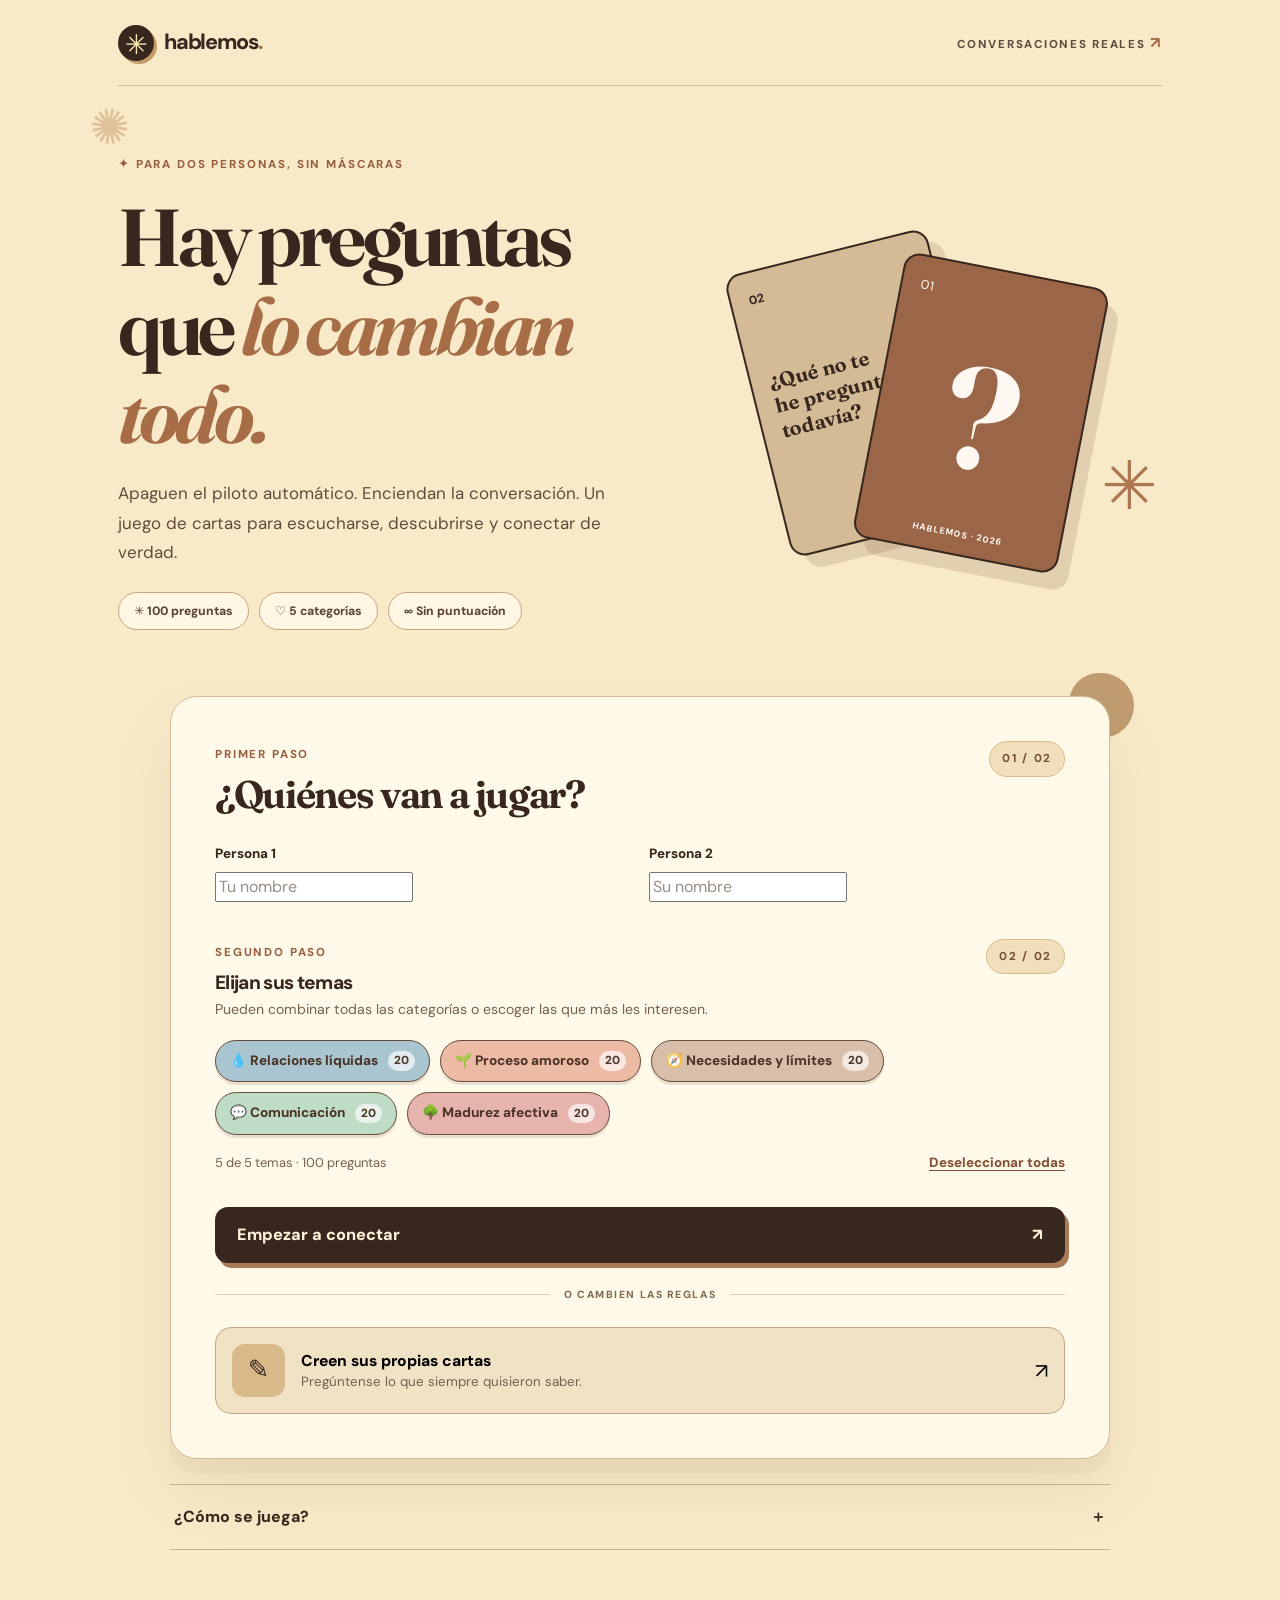
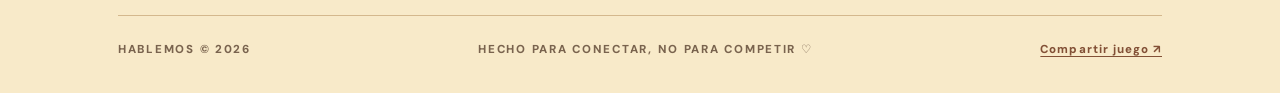
==== commit 706e9456: "Rename project to Hablemos Co-Authored-By: Claude Sonnet 5.5 <noreply@anthropic.com>" ====
--- a/index.html
+++ b/index.html
@@ -4,338 +4,20 @@
   <meta charset="UTF-8">
   <meta name="viewport" content="width=device-width, initial-scale=1">
   <meta name="theme-color" content="#f8eac9">
-  <meta name="description" content="Sin Filtros: un juego de cartas para conversar, conectar y conocerse mejor.">
-  <title>Sin Filtros · El juego para hablar de verdad</title>
+  <meta name="description" content="Hablemos: un juego de cartas para conversar, conectar y conocerse mejor.">
+  <title>Hablemos · El juego para hablar de verdad</title>
   <link rel="preconnect" href="https://fonts.googleapis.com">
   <link rel="preconnect" href="https://fonts.gstatic.com" crossorigin>
   <link href="https://fonts.googleapis.com/css2?family=DM+Sans:wght@400;500;600;700;800&family=Fraunces:opsz,wght,SOFT@9..144,500,25;9..144,650,25;9..144,750,25&display=swap" rel="stylesheet">
-  <link rel="icon" type="image/svg+xml" href="data:image/svg+xml,%3Csvg%20xmlns%3D%22http%3A%2F%2Fwww.w3.org%2F2000%2Fsvg%22%20viewBox%3D%220%200%2064%2064%22%3E%3Crect%20width%3D%2264%22%20height%3D%2264%22%20rx%3D%2215%22%20fill%3D%22%2338271f%22%2F%3E%3Ctext%20x%3D%2232%22%20y%3D%2245%22%20font-size%3D%2245%22%20font-family%3D%22Arial%2Csans-serif%22%20text-anchor%3D%22middle%22%20fill%3D%22%23f8eac9%22%3E%E2%9C%B3%3C%2Ftext%3E%3C%2Fsvg%3E">
-  <style>
-/* Hoja de estilos integrada: funciona incluso al abrir el HTML desde un ZIP */
-:root {
-  --paper: #faf5ec;
-  --paper-soft: #fffaf3;
-  --ink: #29241f;
-  --muted: #70665d;
-  --terracotta: #c66e59;
-  --terracotta-dark: #ab5848;
-  --sage: #c9ddcc;
-  --line: #e7dcd0;
-  --round: 24px;
-  --shadow: 0 22px 54px rgba(69,44,34,.07);
-}
-* { box-sizing: border-box; }
-html { scroll-behavior: smooth; }
-body { margin: 0; min-height: 100vh; background: var(--paper); color: var(--ink); font-family: 'DM Sans', system-ui, sans-serif; line-height: 1.5; overflow-x: hidden; }
-button, input, textarea { font: inherit; }
-button { cursor: pointer; }
-a { color: inherit; }
-button:disabled { cursor: not-allowed; opacity: .47; }
-button:focus-visible, input:focus-visible, textarea:focus-visible, summary:focus-visible, a:focus-visible, .card:focus-visible { outline: 3px solid var(--terracotta); outline-offset: 4px; }
-::selection { background: #e7b5a5; }
-.shell { width: min(1100px, 100%); padding: 0 28px; margin: 0 auto; position: relative; }
-.ambient { position: fixed; border-radius: 50%; filter: blur(5px); pointer-events: none; z-index: -1; }
-.ambient-one { width: 440px; height: 440px; top: -230px; right: -130px; background: #f3e3d8; }
-.ambient-two { width: 390px; height: 390px; bottom: -200px; left: -230px; background: #e8ebda; }
-.brand-bar { min-height: 94px; display: flex; align-items: center; justify-content: space-between; gap: 20px; border-bottom: 1px solid var(--line); }
-.brand { display: inline-flex; align-items: center; gap: 10px; text-decoration: none; font-size: 1.28rem; font-weight: 800; letter-spacing: -.055em; }
-.brand-mark { display: grid; place-items: center; height: 36px; width: 36px; border-radius: 50%; background: var(--terracotta); color: #fff; font-size: 1.7rem; font-weight: 500; }
-.brand-dot { color: var(--terracotta); }
-.brand-suffix, .eyebrow, .step-tag, .small-pill, .site-footer, .card-back-foot, .card-front-foot { font-size: .72rem; letter-spacing: .15em; font-weight: 800; }
-.brand-suffix { color: var(--muted); }
-.brand-suffix span { color: var(--terracotta); font-size: 1rem; }
-.screen { display: none; }
-.screen.active { display: block; animation: enter .4s ease both; }
-@keyframes enter { from { opacity: 0; transform: translateY(10px); } to { opacity: 1; transform: none; } }
-.hero { display: grid; grid-template-columns: 1.08fr .92fr; align-items: center; gap: 28px; min-height: 445px; padding: 54px 0 42px; }
-.eyebrow { color: var(--terracotta-dark); }
-.sparkle { font-size: 1.15em; }
-h1,h2,h3,p { margin-top: 0; }
-h1,h2,h3 { letter-spacing: -.035em; }
-h1,h2 { font-family: 'Fraunces', Georgia, serif; line-height: 1.1; }
-h1 { max-width: 620px; font-size: clamp(3.2rem, 5.7vw, 5.5rem); font-weight: 650; margin: 18px 0 20px; }
-h1 em { color: var(--terracotta); font-weight: inherit; }
-h2 { font-size: clamp(1.75rem, 3vw, 2.5rem); margin: 8px 0 10px; font-weight: 650; }
-h3 { font-size: 1.2rem; font-weight: 800; margin: 6px 0 0; }
-.lead { color: var(--muted); font-size: 1.03rem; line-height: 1.75; }
-.hero-copy .lead { max-width: 550px; }
-.hero-facts { display: flex; flex-wrap: wrap; gap: 10px; margin-top: 24px; }
-.hero-facts span { display: inline-flex; gap: 8px; align-items: center; border: 1px solid #e6d7c9; background: #fffaf6; padding: 8px 12px; border-radius: 99px; font-size: .76rem; font-weight: 800; color: #665449; }
-.hero-art { position: relative; min-height: 340px; perspective: 950px; }
-.deco-card { position: absolute; height: 290px; width: 208px; border: 2px solid #392b25; border-radius: 16px; box-shadow: 12px 13px 0 rgba(62,36,29,.14); display: flex; flex-direction: column; padding: 18px; }
-.deco-left { background: #c8dfcf; left: 13%; top: 8%; transform: rotate(-14deg); }
-.deco-left span { font-size: .76rem; font-weight: 800; }
-.deco-left b { margin: auto 0; font: 650 1.25rem/1.25 'Fraunces',serif; }
-.deco-left i { font-style: normal; font-size: 1.4rem; align-self: flex-end; }
-.deco-right { background: var(--terracotta); color: #fff8f2; left: 39%; top: 14%; transform: rotate(11deg); }
-.deco-right span { font-size: .8rem; }
-.deco-right strong { text-align: center; font: 650 9rem/1.55 'Fraunces',serif; }
-.deco-right small { align-self: center; font-weight: 800; font-size: .55rem; letter-spacing: .12em; }
-.art-flower { position: absolute; color: #d6a26a; font-size: 4.2rem; right: 1%; bottom: 7%; }
-.panel { border: 1px solid #e7d8cb; border-radius: var(--round); background: var(--paper-soft); box-shadow: var(--shadow); padding: clamp(22px, 4.3vw, 44px); }
-.start-panel { max-width: 940px; margin: 12px auto 0; }
-.panel-header, .subheading { display: flex; justify-content: space-between; align-items: flex-start; gap: 15px; }
-.step-tag { border-radius: 50px; border: 1px solid var(--line); background: #fff; padding: 8px 12px; color: var(--muted); white-space: nowrap; }
-.names { display: grid; grid-template-columns: 1fr 1fr; gap: 18px; margin: 18px 0 37px; }
-.field { display: block; }
-.field > span { display: block; font-size: .84rem; font-weight: 800; margin-bottom: 8px; }
-input[type='text'], textarea { width: 100%; color: var(--ink); background: #fff; border: 1.5px solid #d9cabe; border-radius: 13px; padding: 14px 16px; font-size: 1rem; transition: border-color .2s,box-shadow .2s; }
-input[type='text']:focus, textarea:focus { border-color: var(--terracotta); box-shadow: 0 0 0 4px #c66e591d; outline: none; }
-input::placeholder,textarea::placeholder { color: #9b8d80; }
-.helper { font-size: .88rem; color: var(--muted); line-height: 1.6; }
-.chips { display: flex; flex-wrap: wrap; gap: 10px; margin: 20px 0 15px; }
-.chip { position: relative; cursor: pointer; }
-.chip input { position: absolute; opacity: 0; inset: 0; width: 100%; height: 100%; cursor: pointer; }
-.chip span { display: inline-flex; align-items: center; gap: 10px; border: 1.5px solid #e3d5c9; border-radius: 99px; padding: 10px 14px; background: #fff; font-size: .85rem; font-weight: 800; transition: transform .16s, background .16s, border-color .16s; }
-.chip:hover span { transform: translateY(-2px); }
-.chip input:checked + span { background: var(--c); border-color: #9b8275; }
-.chip input:focus-visible + span { outline: 3px solid var(--terracotta); outline-offset: 3px; }
-.chip small { border-radius: 50px; background: #ffffffa8; padding: 1px 6px; font-size: .73rem; }
-.selection-row { display: flex; flex-wrap: wrap; justify-content: space-between; gap: 8px; padding: 3px 0 11px; font-size: .81rem; color: var(--muted); }
-.text-button { border: none; background: none; color: var(--terracotta-dark); text-decoration: underline; text-underline-offset: 3px; font-size: .84rem; padding: 0; font-weight: 800; }
-.msg { color: #a0392e; min-height: 1em; margin: 3px 0 6px; font-size: .86rem; font-weight: 700; }
-.primary,.secondary { border: 0; border-radius: 13px; padding: 14px 18px; font-weight: 800; transition: transform .14s, background .14s, box-shadow .14s; }
-.primary { background: var(--terracotta); color: #fff; }
-.primary:not(:disabled):hover { background: var(--terracotta-dark); box-shadow: 0 8px 20px rgba(175,92,73,.23); transform: translateY(-2px); }
-.secondary { background: #e9e5db; color: #3f372f; }
-.secondary:not(:disabled):hover { background: #dad1c5; }
-.big { width: 100%; padding: 16px 22px; font-size: 1.02rem; display: flex; align-items: center; justify-content: space-between; }
-.divider { margin: 24px 0; text-align: center; display: flex; align-items: center; gap: 14px; color: #9c8e80; font-weight: 800; letter-spacing: .15em; font-size: .65rem; }
-.divider:before,.divider:after { content: ''; height: 1px; background: var(--line); flex: 1; }
-.custom-option { display: flex; gap: 16px; align-items: center; width: 100%; text-align: left; border-radius: 16px; background: #e4efe4; border: 1px solid #c7d6c7; padding: 16px; }
-.custom-option:hover { background: #d8e8d9; }
-.custom-icon { display: grid; place-items: center; width: 53px; height: 53px; flex-shrink: 0; border-radius: 13px; background: #c3dcc8; font-size: 1.6rem; }
-.custom-option strong { display: block; font-weight: 800; font-size: .98rem; }
-.custom-option small { display: block; color: var(--muted); line-height: 1.5; }
-.custom-arrow { margin-left: auto; font-size: 1.3rem; }
-.how-to { width: min(940px, 100%); margin: 25px auto 65px; border-top: 1px solid var(--line); border-bottom: 1px solid var(--line); }
-.how-to summary { cursor: pointer; list-style: none; display: flex; justify-content: space-between; align-items: center; padding: 20px 4px; font-weight: 800; }
-.how-to summary::-webkit-details-marker { display: none; }
-.how-to > div { max-width: 700px; color: var(--muted); font-size: .92rem; }
-.how-to[open] summary span { transform: rotate(45deg); }
-.site-footer { display: flex; justify-content: space-between; flex-wrap: wrap; gap: 16px; align-items: center; border-top: 1px solid var(--line); padding: 25px 0 35px; color: #897b6f; }
-.site-footer .text-button { font-size: .72rem; letter-spacing: .09em; }
-.compact-screen { max-width: 610px; margin: 0 auto; padding: 27px 0 65px; min-height: min(770px, 90vh); }
-.game-top { display: flex; justify-content: space-between; align-items: center; gap: 12px; }
-.ghost { background: transparent; border: none; color: var(--muted); font-weight: 800; padding: 9px 0; }
-.ghost:hover { color: var(--terracotta-dark); }
-.small-pill { display: inline-block; color: var(--terracotta-dark); background: #f8e4d9; padding: 10px 14px; border-radius: 99px; font-size: .73rem; }
-.progress-track { margin-top: 22px; height: 6px; background: #e8dfd6; border-radius: 99px; overflow: hidden; }
-#progress-fill { height: 100%; width: 0%; background: var(--terracotta); border-radius: inherit; transition: width .3s; }
-.center-intro { margin: 38px auto 26px; text-align: center; }
-.center-intro h2 { font-size: clamp(2rem, 5vw, 2.85rem); }
-.game-intro { margin: 28px auto 17px; }
-.game-intro h2 { font-size: clamp(1.35rem, 4vw, 1.75rem); line-height: 1.3; margin: 8px 0; }
-#game-hint { margin: 0; }
-textarea { min-height: 160px; resize: vertical; }
-.write-meta { display: flex; justify-content: space-between; gap: 12px; color: var(--muted); font-size: .78rem; margin: 10px 0 15px; }
-.write-meta span:last-child { white-space: nowrap; }
-.card { width: min(100%, 336px); aspect-ratio: 3/4; margin: 0 auto 26px; perspective: 1200px; cursor: pointer; outline-offset: 8px; }
-.card-inner { width: 100%; height: 100%; position: relative; transform-style: preserve-3d; transition: transform .58s cubic-bezier(.2,.7,.1,1); }
-.card.flipped .card-inner { transform: rotateY(180deg); }
-.card-face { position: absolute; inset: 0; display: flex; flex-direction: column; border: 2px solid #30251f; border-radius: 19px; padding: 21px; box-shadow: 9px 10px 0 rgba(59,37,28,.18); backface-visibility: hidden; -webkit-backface-visibility: hidden; }
-.card-back { background: var(--terracotta); color: #fff9f2; }
-.card-back-head { display: flex; justify-content: space-between; font-size: .9rem; font-weight: 800; letter-spacing: -.04em; }
-.card-back-head span:last-child { font-size: 1.7rem; font-weight: 400; }
-.card-question { font: 650 clamp(8rem, 28vw, 10rem)/1 'Fraunces',serif; text-align: center; margin: auto 0; }
-.card-back-foot { text-align: center; color: #fff0e0; }
-.card-front { background: var(--card-color, #d4c5b0); color: #231e1b; transform: rotateY(180deg); }
-.badge { align-self: flex-start; border: 1px solid #2c24212b; border-radius: 50px; padding: 7px 11px; background: #ffffffe3; font-size: .74rem; font-weight: 800; }
-#card-text { margin: auto 0; text-align: center; font: 650 clamp(1.2rem, 3.3vw, 1.5rem)/1.42 'Fraunces',Georgia,serif; overflow-wrap: anywhere; }
-.card-front-foot { text-align: center; font-size: .6rem; opacity: .67; }
-.actions { display: grid; grid-template-columns: 1fr 1.3fr; gap: 12px; width: min(100%, 390px); margin: 0 auto; }
-.actions button[hidden] { display: none; }
-.actions:has(#btn-skip[hidden]) { grid-template-columns: 1fr; }
-.game-footnote { text-align: center; font-size: .8rem; color: #8c7c6e; margin: 21px 0 0; }
-.finish-star { font-size: 5.2rem; text-align: center; color: var(--terracotta); margin-top: 35px; }
-.end-title { font-size: clamp(2.5rem,5vw,3.2rem) !important; }
-.end-panel { text-align: center; }
-.end-panel p { color: var(--muted); }
-.wide { width: 100%; text-align: center; margin-top: 10px; }
-.sr-only { position: absolute; width: 1px; height: 1px; padding: 0; margin: -1px; border: 0; overflow: hidden; clip: rect(0 0 0 0); white-space: nowrap; }
-@media (max-width: 760px) {
-  .hero { grid-template-columns: 1fr; padding: 41px 0 18px; gap: 0; }
-  .hero-art { min-height: 280px; max-width: 330px; width: 100%; margin: 10px auto 6px; }
-  .deco-card { width: 180px; height: 252px; }
-  .deco-left { left: 9%; }
-  .deco-right { left: 38%; }
-  .deco-right strong { font-size: 7.8rem; }
-  .art-flower { right: 0; bottom: 0; }
-  .brand-bar { min-height: 75px; }
-  .brand-suffix { display: none; }
-  h1 { font-size: clamp(3rem, 11vw, 4.8rem); }
-}
-@media (max-width: 520px) {
-  .shell { padding: 0 17px; }
-  .hero-facts { gap: 7px; }
-  .hero-facts span { font-size: .68rem; padding: 7px 10px; }
-  .names { grid-template-columns: 1fr; gap: 14px; margin-bottom: 27px; }
-  .panel { padding: 23px 19px; border-radius: 19px; }
-  .panel-header h2 { font-size: 1.65rem; }
-  .step-tag { padding: 7px 9px; font-size: .62rem; }
-  .actions { gap: 9px; }
-  .actions button { padding: 13px 9px; font-size: .86rem; }
-  .card { width: min(100%, 305px); }
-  .compact-screen { padding: 19px 0 40px; min-height: 78vh; }
-  .site-footer { font-size: .61rem; }
-  .center-intro { margin: 26px 0 19px; }
-}
-@media (prefers-reduced-motion: reduce) {
-  *, *::before, *::after { animation-duration: .01ms !important; transition-duration: .01ms !important; scroll-behavior: auto !important; }
-}
-
-/* ==========================================================
-   APORTES DE PERSONA A · identidad visual y detalles de cartas
-   Base: crema + terracota + salvia. Ajustable al Canva final.
-   ========================================================== */
-:root {
-  --paper: #fbf6ed;
-  --paper-soft: #fffdf8;
-  --terracotta: #bc6756;
-  --terracotta-dark: #964a3e;
-  --sage: #c0dac9;
-  --line: #e6d8ca;
-}
-.brand-mark { box-shadow: 0 3px 0 #773e342b; }
-.eyebrow { letter-spacing: .16em; }
-.hero-art { isolation: isolate; }
-.deco-left { box-shadow: 12px 14px 0 #40372c12; }
-.deco-right { box-shadow: 12px 13px 0 #40372c28; }
-
-/* Reverso con marco doble, roseta central y textura suave.
-   Se dibuja con CSS; no depende de archivos externos. */
-.card-back {
-  position: relative;
-  isolation: isolate;
-  overflow: hidden;
-  background:
-    radial-gradient(ellipse at 50% 49%, #da917d 0%, transparent 43%),
-    radial-gradient(circle at 13% 9%, #ffffff22 0 2px, transparent 3px),
-    radial-gradient(circle at 83% 89%, #ffffff24 0 2px, transparent 3px),
-    linear-gradient(145deg, #bf705d, #ad594b);
-  background-size: auto, 27px 27px, 31px 31px, auto;
-}
-.card-back::before {
-  content: '';
-  position: absolute;
-  inset: 12px;
-  border: 1px solid #ffefe0b8;
-  border-radius: 12px;
-  pointer-events: none;
-}
-.card-back::after {
-  content: '✳';
-  position: absolute;
-  top: 50%;
-  left: 50%;
-  transform: translate(-50%, -49%) rotate(-16deg);
-  font: 400 12rem/1 'Fraunces', Georgia, serif;
-  color: #fce9d920;
-  text-shadow: 0 0 1px #fff6ec1f;
-  z-index: -1;
-  pointer-events: none;
-}
-.card-back-head, .card-question, .card-back-foot { z-index: 1; }
-.card-back-head { padding: 4px 3px 0; }
-.card-back-foot { margin-bottom: 6px; }
-.card-question { text-shadow: 0 4px 0 #7e493324; }
-.card-front {
-  border-color: #45352d;
-  background-image: radial-gradient(circle at 80% 12%, #ffffff68, transparent 42%);
-}
-.card-front .badge { max-width: 100%; overflow-wrap: anywhere; }
-#card-text { text-wrap: pretty; }
-
-/* Estados, acciones táctiles y pantallas pequeñas. */
-@media (hover: hover) {
-  .card:not(.flipped):hover .card-inner { transform: translateY(-3px); }
-  .card.flipped:hover .card-inner { transform: rotateY(180deg) translateZ(1px); }
-}
-@media (max-width: 370px) {
-  .card { width: min(100%, 282px); }
-  #card-text { font-size: 1.08rem; }
-  .brand { font-size: 1.1rem; }
-  .hero-facts { flex-wrap: wrap; }
-}
-@media (prefers-reduced-motion: reduce) {
-  .card:not(.flipped):hover .card-inner { transform: none; }
-  .card.flipped:hover .card-inner { transform: rotateY(180deg); }
-}
-
-
-/* ===== SIN FILTROS · EDICIÓN CANVA / CORE II =====
-   Colores de referencia: fondo amarillo claro, acentos café, beige, puntos y formas orgánicas.
-   Las cartas y sus preguntas conservan su funcionamiento y su contenido.
-*/
-:root {
-  --paper: #f8eac9; --paper-soft: #fff9e9; --ink: #38271f; --muted: #75604e;
-  --terracotta: #a76d47; --terracotta-dark: #825036; --sage: #d7d2a9;
-  --line: #deccb0; --round: 27px; --shadow: 0 24px 55px #714d271c;
-}
-html { background: var(--paper); }
-body { background: #f8eac9; }
-body::before { content: ''; pointer-events: none; position: fixed; inset: 0; opacity: .42; z-index: -1;
-  background-image: radial-gradient(#b78d69 1.35px, transparent 1.6px); background-size: 28px 28px;
-  mask-image: radial-gradient(ellipse 52% 85% at 97% 25%, #000 12%, transparent 87%); }
-.ambient-one { background: #e8ce9b; top: -160px; right: -140px; width: 440px; height: 510px; border-radius: 45% 55% 64% 36%; filter: blur(2px); transform: rotate(28deg); opacity: .45; }
-.ambient-two { background: #c4b69b; left: -240px; bottom: -120px; filter: blur(3px); opacity: .38; }
-.shell { max-width: 1180px; }
-.brand-bar { min-height: 86px; border-bottom: 1.5px solid #d5bb9c; }
-.brand { font-size: 1.35rem; }
-.brand-mark { background: #38271f; color: #ffedb6; box-shadow: 3px 3px 0 #c59c67; }
-.brand-dot { color: #a76d47; }
-.brand-suffix { color: #604c3e; }
-.hero { min-height: 465px; padding-top: 65px; }
-.hero-copy { position: relative; z-index: 1; }
-.hero-copy::before { content: '✺'; position: absolute; top: -59px; left: -28px; color: #bd8b53; font-size: 48px; opacity: .42; transform: rotate(-13deg); }
-h1 { font-size: clamp(3.3rem, 6.3vw, 6.3rem); letter-spacing: -.055em; max-width: 670px; }
-h1 em { color: #a76d47; }
-.hero-copy .lead { color: #624b3d; max-width: 510px; font-size: 1.06rem; }
-.hero-facts span { background: #fff6e3; border: 1.5px solid #c6a683; color: #5b4436; padding: 9px 15px; }
-.deco-card { border-color: #38271f; box-shadow: 13px 15px 0 #7f5b4230; }
-.deco-left { background: #d4bb96; }
-.deco-right { background: #9b6547; }
-.art-flower { color: #ad7752; }
-.panel { background: #fff9e9; border: 1.5px solid #d6bb98; box-shadow: 0 15px 0 #9b65470d, 0 32px 65px #75502f19; }
-.start-panel { position: relative; margin-top: 24px; }
-.start-panel::after { content: ''; width: 65px; height: 65px; position: absolute; right: -25px; top: -24px; z-index: -1; background: #c09c70; border-radius: 48% 52% 52% 48%; }
-.eyebrow { color: #98603f; }
-.step-tag, .small-pill { background: #f1dfbc; color: #785038; border-color: #d9bb8e; }
-input[type='text'], textarea { background: #fffdf7; border-color: #d6b999; }
-.chip span { background: #fffdfa; border-color: #d6bb98; color: #493426; }
-.chip input:checked + span { border-color: #694d3b; box-shadow: 0 3px 0 #6c493526; }
-.primary { background: #38271f; color: #fff4da; box-shadow: 4px 5px 0 #aa7b57; }
-.primary:not(:disabled):hover { background: #62422f; box-shadow: 4px 7px 0 #aa7b57; }
-.secondary { background: #e8d3b0; color: #38271f; }
-.secondary:not(:disabled):hover { background: #dfc49b; }
-.custom-option { background: #efe2c5; border: 1.5px solid #c7a783; }
-.custom-option:hover { background: #e9d7b5; }
-.custom-icon { background: #d7b98a; color: #38271f; }
-.divider { color: #826a55; }
-.how-to { border-color: #cdae85; }
-.how-to summary { color: #38271f; }
-.site-footer { color: #79634e; border-color: #d4b88d; }
-.card-back { background-color: #966348; }
-.card-back::before { border-color: #fff1d0a8; }
-.card-front { border-color: #523728; }
-.progress-track { background: #e4c9a1; }
-#progress-fill { background: #8e5f42; }
-.game-footnote { color: #7b5f48; }
-@media (max-width: 750px) {
- .hero { padding-top: 38px; } .hero-copy::before { display:none; }
- .start-panel::after { display:none; }
- .brand-suffix { font-size: .56rem; }
-}
-@media (prefers-reduced-motion: reduce) { .hero-art *, .screen.active { animation: none !important; } }
-
-</style>
+  <link rel="icon" type="image/svg+xml" href="favicon.svg">
+  <link rel="stylesheet" href="style.css">
 </head>
 <body>
   <div class="ambient ambient-one" aria-hidden="true"></div>
   <div class="ambient ambient-two" aria-hidden="true"></div>
   <main id="app" class="shell">
     <header class="brand-bar">
-      <a class="brand" href="#inicio" id="brand-home" aria-label="Sin Filtros, ir al inicio"><span class="brand-mark">✳</span><span>sin<span class="brand-dot">.</span>filtros</span></a>
+      <a class="brand" href="#inicio" id="brand-home" aria-label="Hablemos, ir al inicio"><span class="brand-mark">✳</span><span>hablemos<span class="brand-dot">.</span></span></a>
       <span class="brand-suffix">CONVERSACIONES REALES <span aria-hidden="true">↗</span></span>
     </header>
 
@@ -351,7 +33,7 @@
         </div>
         <div class="hero-art" aria-hidden="true">
           <div class="deco-card deco-left"><span>02</span><b>¿Qué no te<br>he preguntado<br>todavía?</b><i>♡</i></div>
-          <div class="deco-card deco-right"><span>01</span><strong>?</strong><small>SIN FILTROS · 2026</small></div>
+          <div class="deco-card deco-right"><span>01</span><strong>?</strong><small>HABLEMOS · 2026</small></div>
           <span class="art-flower">✳</span>
         </div>
       </div>
@@ -384,495 +66,16 @@
       <div class="game-top"><button id="btn-end" class="ghost" type="button">← Terminar partida</button><span id="progress" class="small-pill"></span></div>
       <div class="progress-track" role="progressbar" aria-label="Progreso del juego" aria-valuemin="0" aria-valuemax="100" aria-valuenow="0" id="progress-track"><div id="progress-fill"></div></div>
       <div class="center-intro game-intro"><span class="eyebrow" id="game-eyebrow">UNA PREGUNTA A LA VEZ</span><h2 id="turn"></h2><p id="game-hint" class="helper" aria-live="polite">Toca la carta para descubrir la pregunta.</p></div>
-      <div id="card" class="card" role="button" tabindex="0" aria-label="Revelar carta" aria-pressed="false"><div class="card-inner"><div class="card-face card-back"><div class="card-back-head"><span>sin.filtros</span><span>✳</span></div><span class="card-question" aria-hidden="true">?</span><span class="card-back-foot">TOCA PARA DESCUBRIR</span></div><div class="card-face card-front"><span id="card-cat" class="badge"></span><p id="card-text"></p><span class="card-front-foot">SIN FILTROS · CONVERSEM DE VERDAD</span></div></div></div>
+      <div id="card" class="card" role="button" tabindex="0" aria-label="Revelar carta" aria-pressed="false"><div class="card-inner"><div class="card-face card-back"><div class="card-back-head"><span>hablemos</span><span>✳</span></div><span class="card-question" aria-hidden="true">?</span><span class="card-back-foot">TOCA PARA DESCUBRIR</span></div><div class="card-face card-front"><span id="card-cat" class="badge"></span><p id="card-text"></p><span class="card-front-foot">HABLEMOS · CONVERSEM DE VERDAD</span></div></div></div>
       <div class="actions"><button id="btn-skip" class="secondary" type="button" disabled>Pasar → reto</button><button id="btn-next" class="primary" type="button" disabled>Siguiente carta ↗</button></div>
       <p class="game-footnote">No hay respuestas perfectas. Solo conversaciones reales. ♡</p>
     </section>
 
     <section id="screen-end" class="screen compact-screen" aria-labelledby="end-title"><div class="finish-star" aria-hidden="true">✳</div><div class="center-intro"><span class="eyebrow">LO IMPORTANTE FUE ESCUCHARSE</span><h2 id="end-title" class="end-title">Las buenas conversaciones no terminan aquí.</h2><p id="end-stats" class="lead"></p></div><div class="panel end-panel"><p>Gracias por abrir un espacio para conocerse mejor. Recuerden: pueden volver a jugar con otras preguntas cuando quieran.</p><button id="btn-again" class="primary big" type="button">Jugar otra ronda ↗</button><button id="btn-restart" class="ghost wide" type="button">Volver al inicio</button></div></section>
-    <footer class="site-footer"><span>SIN FILTROS © 2026</span><span>HECHO PARA CONECTAR, NO PARA COMPETIR ♡</span><button type="button" id="btn-share" class="text-button">Compartir juego ↗</button></footer>
+    <footer class="site-footer"><span>HABLEMOS © 2026</span><span>HECHO PARA CONECTAR, NO PARA COMPETIR ♡</span><button type="button" id="btn-share" class="text-button">Compartir juego ↗</button></footer>
     <p id="share-status" class="sr-only" role="status" aria-live="polite"></p>
   </main>
-  <script>
-/* Banco original de cartas integrado */
-/**
- * Sin Filtros · Contenido revisado (Persona A)
- * 100 preguntas: 20 por categoría + 20 retos.
- * Lenguaje conversacional, preguntas abiertas y respeto a los límites.
- * Se mantienen los identificadores de categorías y el contrato de app.js.
- * Temas incorporados: consentimiento digital, privacidad, autonomía, redes,
- * apoyo emocional y comunicación durante conflictos.
- */
-
-window.CATEGORIES = [
-  {
-    "id": "liquidas",
-    "nombre": "Relaciones líquidas",
-    "emoji": "💧",
-    "color": "#a9c6d0",
-    "descripcion": "Vínculos, redes sociales y compromiso"
-  },
-  {
-    "id": "proceso",
-    "nombre": "Proceso amoroso",
-    "emoji": "🌱",
-    "color": "#edbaa5",
-    "descripcion": "De la atracción a una conexión real"
-  },
-  {
-    "id": "necesidades",
-    "nombre": "Necesidades y límites",
-    "emoji": "🧭",
-    "color": "#d9bea9",
-    "descripcion": "Respeto, reciprocidad y espacio personal"
-  },
-  {
-    "id": "comunicacion",
-    "nombre": "Comunicación",
-    "emoji": "💬",
-    "color": "#bfdcc7",
-    "descripcion": "Escuchar, hablar y resolver diferencias"
-  },
-  {
-    "id": "madurez",
-    "nombre": "Madurez afectiva",
-    "emoji": "🌳",
-    "color": "#e6b4ad",
-    "descripcion": "Cuidar los vínculos y crecer juntos"
-  }
-];
-
-window.CARDS = [
-  // LIQUIDAS · 20 preguntas revisadas
-  { cat: "liquidas", texto: "¿Qué diferencia notas entre hablar todos los días con alguien y sentir una conexión de verdad?" },
-  { cat: "liquidas", texto: "¿Te ha pasado que una conversación por chat se enfríe sin explicación? ¿Cómo lo viviste?" },
-  { cat: "liquidas", texto: "Cuando una relación tiene un problema, ¿qué te ayuda a decidir si vale la pena hablarlo?" },
-  { cat: "liquidas", texto: "¿Qué cosas de las redes sociales te hacen comparar tu relación con otras?" },
-  { cat: "liquidas", texto: "¿Qué significa para ti comprometerte sin dejar de ser tú?" },
-  { cat: "liquidas", texto: "¿Qué prefieres al conocer a alguien: ir despacio o saber pronto qué quiere cada uno?" },
-  { cat: "liquidas", texto: "¿Alguna vez alguien te hizo sentir una opción y no una prioridad? ¿Qué aprendiste?" },
-  { cat: "liquidas", texto: "¿Cómo distingues entre una persona que necesita espacio y una que se está alejando?" },
-  { cat: "liquidas", texto: "¿Crees que tener tantas formas de conocer gente cambia la manera de cuidar los vínculos?" },
-  { cat: "liquidas", texto: "¿Qué te gustaría que alguien hiciera en vez de desaparecer sin dar explicaciones?" },
-  { cat: "liquidas", texto: "¿Qué tan importante es para ti hablar de lo que esperan antes de empezar una relación?" },
-  { cat: "liquidas", texto: "¿Cuál ha sido una muestra de compromiso pequeña, pero significativa, que has visto?" },
-  { cat: "liquidas", texto: "¿Cómo saber cuándo insistir en una conversación y cuándo respetar el silencio del otro?" },
-  { cat: "liquidas", texto: "¿Qué te hace confiar en alguien más allá de lo que publica en internet?" },
-  { cat: "liquidas", texto: "¿Alguna vez una historia o un “me gusta” te hizo pensar de más? ¿Qué pasó?" },
-  { cat: "liquidas", texto: "¿En qué momento una relación deja de ser solo emoción y empieza a ser una decisión?" },
-  { cat: "liquidas", texto: "¿Qué opinas de mantener varias opciones abiertas mientras conoces a alguien?" },
-  { cat: "liquidas", texto: "¿Cómo te gustaría que te hablaran si la otra persona ya no quiere seguir contigo?" },
-  { cat: "liquidas", texto: "¿Qué necesitas para sentir que una relación tiene futuro y no es algo pasajero?" },
-  { cat: "liquidas", texto: "¿Qué señal te indica que una relación necesita un cambio, no necesariamente un final?" },
-  // PROCESO · 20 preguntas revisadas
-  { cat: "proceso", texto: "¿Qué es lo primero que te llama la atención de alguien y qué hace que quieras conocerlo mejor?" },
-  { cat: "proceso", texto: "¿En qué se diferencia para ti un flechazo de un amor que se construye con el tiempo?" },
-  { cat: "proceso", texto: "¿Alguna vez idealizaste a alguien? ¿Qué descubriste al conocerlo de verdad?" },
-  { cat: "proceso", texto: "¿Qué conversación te ha hecho sentir más cerca de una persona?" },
-  { cat: "proceso", texto: "¿Cómo sabes que puedes ser tú mismo cuando estás con alguien?" },
-  { cat: "proceso", texto: "¿Cuál es un detalle sencillo que para ti vale más que un regalo costoso?" },
-  { cat: "proceso", texto: "¿Te gusta que el cariño aparezca poco a poco o que todo se sienta intenso desde el inicio?" },
-  { cat: "proceso", texto: "¿Qué cambia cuando empiezas a conocer también los días difíciles de alguien?" },
-  { cat: "proceso", texto: "¿Qué te hace sentir que hay interés mutuo y no solo atracción?" },
-  { cat: "proceso", texto: "¿Qué momento pequeño guardarías como recuerdo de una relación importante?" },
-  { cat: "proceso", texto: "¿Qué diferencia hay entre decir “me gustas”, “te quiero” y “te amo”?" },
-  { cat: "proceso", texto: "¿Qué cosas te gustaría descubrir de la otra persona incluso después de mucho tiempo?" },
-  { cat: "proceso", texto: "¿Cómo te das cuenta de que te gusta la persona real y no la idea que tenías de ella?" },
-  { cat: "proceso", texto: "¿Qué lugar tienen las amistades y los proyectos personales cuando te enamoras?" },
-  { cat: "proceso", texto: "¿Te ha pasado que el miedo al rechazo te impida expresar lo que sientes?" },
-  { cat: "proceso", texto: "¿Qué aprendiste de alguien que te quiso de una forma distinta a la que esperabas?" },
-  { cat: "proceso", texto: "¿Qué significa para ti elegir a alguien incluso cuando ya pasó la emoción inicial?" },
-  { cat: "proceso", texto: "¿Qué hábito bonito te gustaría construir con una persona que quieres?" },
-  { cat: "proceso", texto: "¿Qué necesitas conocer de alguien antes de sentir que puedes confiar plenamente?" },
-  { cat: "proceso", texto: "¿Cómo te imaginas un amor que crece sin que ninguno de los dos se pierda a sí mismo?" },
-  // NECESIDADES · 20 preguntas revisadas
-  { cat: "necesidades", texto: "¿Qué gesto cotidiano te hace sentir querido o querida?" },
-  { cat: "necesidades", texto: "¿Qué límite te cuesta expresar, aunque sabes que es importante para ti?" },
-  { cat: "necesidades", texto: "¿Qué significa para ti que el cariño sea recíproco?" },
-  { cat: "necesidades", texto: "¿Qué haces cuando necesitas estar solo, pero temes que la otra persona lo malinterprete?" },
-  { cat: "necesidades", texto: "¿Qué valor no estarías dispuesto a negociar en una relación?" },
-  { cat: "necesidades", texto: "¿Cómo te gusta recibir apoyo cuando has tenido un día difícil?" },
-  { cat: "necesidades", texto: "¿Qué necesita escuchar alguien de ti para entender mejor tus límites?" },
-  { cat: "necesidades", texto: "¿Cómo notas que una persona respeta tus decisiones, incluso cuando no las comparte?" },
-  { cat: "necesidades", texto: "¿Qué diferencia hay entre cuidar a alguien y querer controlar lo que hace?" },
-  { cat: "necesidades", texto: "¿Qué tema te gustaría conversar antes de que se convierta en un problema?" },
-  { cat: "necesidades", texto: "¿Cómo reaccionas cuando alguien cercano te dice que necesita más espacio?" },
-  { cat: "necesidades", texto: "¿Qué te ayuda a pedir lo que necesitas sin sentir que estás exigiendo demasiado?" },
-  { cat: "necesidades", texto: "¿En qué situaciones te cuesta decir “no” y qué te ayudaría a hacerlo?" },
-  { cat: "necesidades", texto: "¿Qué significa para ti compartir tiempo de calidad?" },
-  { cat: "necesidades", texto: "¿Qué aprendiste de una vez en que alguien respetó un límite tuyo?" },
-  { cat: "necesidades", texto: "¿Cómo sabes que una relación suma a tu bienestar en vez de agotarte?" },
-  { cat: "necesidades", texto: "¿Qué haces para mantener tus gustos, amistades y metas dentro de una relación?" },
-  { cat: "necesidades", texto: "¿Qué tan fácil te resulta cambiar de opinión cuando escuchas otra perspectiva?" },
-  { cat: "necesidades", texto: "¿Cómo te gustaría acordar el uso de fotos o mensajes privados de la pareja?" },
-  { cat: "necesidades", texto: "¿Qué compromiso pequeño y realista podrían intentar esta semana para cuidarse mejor?" },
-  // COMUNICACION · 20 preguntas revisadas
-  { cat: "comunicacion", texto: "¿Qué emoción te cuesta más poner en palabras?" },
-  { cat: "comunicacion", texto: "¿Qué haces cuando sientes que alguien no te está escuchando?" },
-  { cat: "comunicacion", texto: "¿Prefieres hablar un desacuerdo enseguida o después de calmarte? ¿Por qué?" },
-  { cat: "comunicacion", texto: "¿Qué frase te gustaría escuchar cuando cometes un error?" },
-  { cat: "comunicacion", texto: "¿Qué te ayuda a pedir perdón de forma sincera?" },
-  { cat: "comunicacion", texto: "¿Alguna vez dijiste “estoy bien” cuando no lo estabas? ¿Qué necesitabas en realidad?" },
-  { cat: "comunicacion", texto: "¿Qué tema sueles evitar por miedo a que termine en discusión?" },
-  { cat: "comunicacion", texto: "¿Cómo puedes mostrar que estás escuchando sin interrumpir?" },
-  { cat: "comunicacion", texto: "¿Qué diferencia hay entre dar un consejo y acompañar a alguien?" },
-  { cat: "comunicacion", texto: "¿Cómo te gustaría que la otra persona te dijera algo que le molestó?" },
-  { cat: "comunicacion", texto: "¿Qué señales te muestran que una discusión se está saliendo de control?" },
-  { cat: "comunicacion", texto: "¿Qué haces cuando un mensaje escrito se presta para malentendidos?" },
-  { cat: "comunicacion", texto: "¿Cuál es una conversación difícil que al final te hizo bien tener?" },
-  { cat: "comunicacion", texto: "¿Qué palabras o gestos te ayudan a sentirte seguro al hablar?" },
-  { cat: "comunicacion", texto: "¿Cómo reaccionas cuando alguien ve una situación muy diferente a ti?" },
-  { cat: "comunicacion", texto: "¿Qué significa para ti guardar la confianza que alguien puso en ti?" },
-  { cat: "comunicacion", texto: "¿Cuándo el humor ayuda a aliviar una tensión y cuándo puede lastimar?" },
-  { cat: "comunicacion", texto: "¿Qué acuerdo de comunicación crees que sería útil para una relación?" },
-  { cat: "comunicacion", texto: "¿Cómo te das cuenta de que necesitas escuchar antes de responder?" },
-  { cat: "comunicacion", texto: "¿Qué pregunta te gustaría que te hicieran más seguido?" },
-  // MADUREZ · 20 preguntas revisadas
-  { cat: "madurez", texto: "¿Qué significa para ti tener madurez afectiva en la vida diaria?" },
-  { cat: "madurez", texto: "¿Qué aprendiste sobre el amor al ver cómo se relacionan otras personas?" },
-  { cat: "madurez", texto: "¿Qué haces cuando quieres a alguien, pero no están de acuerdo en algo importante?" },
-  { cat: "madurez", texto: "¿Cómo distingues entre aceptar una imperfección y tolerar algo que te hace daño?" },
-  { cat: "madurez", texto: "¿Qué hábito tuyo te gustaría mejorar para cuidar tus relaciones?" },
-  { cat: "madurez", texto: "¿Qué significa reparar una confianza después de una equivocación?" },
-  { cat: "madurez", texto: "¿Cómo sabes que una disculpa viene acompañada de un cambio real?" },
-  { cat: "madurez", texto: "¿Qué idea sobre el amor has cambiado con el tiempo?" },
-  { cat: "madurez", texto: "¿Cómo imaginas una relación sana dentro de cinco años?" },
-  { cat: "madurez", texto: "¿Qué proyecto propio quisieras conservar aunque tengas pareja?" },
-  { cat: "madurez", texto: "¿Qué significa para ti apoyar los sueños de alguien sin decidir por esa persona?" },
-  { cat: "madurez", texto: "¿Qué diferencia hay entre sentir celos y actuar de forma controladora?" },
-  { cat: "madurez", texto: "¿Cómo reconoces cuándo una relación necesita ayuda o una conversación seria?" },
-  { cat: "madurez", texto: "¿Qué papel tiene la paciencia cuando dos personas aprenden a convivir?" },
-  { cat: "madurez", texto: "¿Qué situación te enseñó que querer mucho a alguien no resuelve todo por sí solo?" },
-  { cat: "madurez", texto: "¿Qué esperas de una persona cuando atraviesas una etapa de cambios?" },
-  { cat: "madurez", texto: "¿Cómo te gustaría manejar una diferencia sobre planes de futuro?" },
-  { cat: "madurez", texto: "¿Qué señales te dicen que ambos están creciendo dentro de la relación?" },
-  { cat: "madurez", texto: "¿Qué te ayudaría a tomar una decisión difícil con respeto por ti y por la otra persona?" },
-  { cat: "madurez", texto: "¿Qué te gustaría que alguien recordara de la forma en que lo quisiste?" },
-];
-
-window.RETOS = [
-  "Dile a la otra persona tres cosas que aprecias de ella.",
-  "Imita un animal y deja que adivinen cuál es.",
-  "Inventa un apodo cariñoso y explica de dónde salió.",
-  "Cuenta una anécdota graciosa que te haya pasado recientemente.",
-  "Describe tu día perfecto usando solo cinco palabras.",
-  "Haz una mini actuación de tu película favorita sin decir su título.",
-  "Di tres canciones que te recuerden momentos bonitos.",
-  "Haz tu mejor cara de sorpresa, de emoción y de sueño.",
-  "Cuenta cuál fue tu primera impresión de la otra persona.",
-  "Inventa una historia de tres frases con las palabras que elijan juntos.",
-  "Di cinco cosas que les gustaría hacer algún día.",
-  "Dibuja un corazón en el aire de la forma más creativa que puedas.",
-  "Cuenta un chiste malo e intenta que la otra persona se ría.",
-  "Imita la voz de un personaje conocido durante una frase.",
-  "Elige un objeto cercano y véndelo como si fuera increíble.",
-  "Explica con mímica qué comiste hoy.",
-  "Comparte una canción que te gustaría escuchar juntos.",
-  "Di el abecedario al revés hasta donde llegues, sin presión.",
-  "Inventa un saludo secreto entre los dos.",
-  "Dile a la otra persona algo bonito que todavía no le habías dicho."
-];
-
-</script>
-  <script>
-/* Lógica del juego integrada */
-/* Sin Filtros 2.0 — lógica. Compatible con el cards.js original (100 cartas / 20 retos). */
-(() => {
-  'use strict';
-  const { CATEGORIES, CARDS, RETOS } = window;
-  if (!Array.isArray(CATEGORIES) || !Array.isArray(CARDS) || !Array.isArray(RETOS)) {
-    document.body.textContent = 'No se cargó cards.js. Conserva el archivo original junto a index.html.';
-    return;
-  }
-  const byId = Object.fromEntries(CATEGORIES.map(cat => [cat.id, cat]));
-  const $ = selector => document.querySelector(selector);
-  const state = {
-    mode: 'deck', players: ['Jugador 1','Jugador 2'], deck: [], idx: 0,
-    reader: 0, round: 1, done: 0, challenges: 0, own: null,
-    challenge: null, challengeQueue: [], lastChallenge: null, revealed: false,
-    selected: new Set(CATEGORIES.map(cat => cat.id)),
-  };
-  const CHALLENGE_STYLE = { nombre: 'Reto', emoji: '✷', color: '#e4c982' };
-  const CUSTOM_STYLE = { nombre: 'Carta propia', emoji: '✎', color: '#b7d6bf' };
-  let paintTimer = null;
-
-  function shuffle(items) {
-    const result = [...items];
-    for (let i = result.length - 1; i > 0; i--) {
-      const j = Math.floor(Math.random() * (i + 1));
-      [result[i], result[j]] = [result[j], result[i]];
-    }
-    return result;
-  }
-
-  function show(screen) {
-    document.querySelectorAll('.screen').forEach(el => {
-      const isActive = el.id === `screen-${screen}`;
-      el.classList.toggle('active', isActive);
-      el.setAttribute('aria-hidden', String(!isActive));
-    });
-    window.scrollTo({top: 0, behavior: 'instant'});
-  }
-
-  function readNames() {
-    const names = [$('#name1').value.trim() || 'Jugador 1', $('#name2').value.trim() || 'Jugador 2'];
-    if (names[0].toLocaleLowerCase('es') === names[1].toLocaleLowerCase('es')) names[1] += ' (2)';
-    return names;
-  }
-
-  function renderCategories() {
-    const container = $('#cat-list');
-    container.replaceChildren();
-    CATEGORIES.forEach(cat => {
-      const label = document.createElement('label');
-      label.className = 'chip';
-      label.style.setProperty('--c', cat.color);
-      const input = document.createElement('input');
-      input.type = 'checkbox';
-      input.value = cat.id;
-      input.checked = state.selected.has(cat.id);
-      input.addEventListener('change', () => {
-        if (input.checked) state.selected.add(cat.id);
-        else state.selected.delete(cat.id);
-        renderCategorySummary();
-      });
-      const text = document.createElement('span');
-      text.textContent = `${cat.emoji} ${cat.nombre}`;
-      const number = document.createElement('small');
-      number.textContent = `${CARDS.filter(card => card.cat === cat.id).length}`;
-      text.append(number);
-      label.append(input, text);
-      container.append(label);
-    });
-    renderCategorySummary();
-  }
-
-  function renderCategorySummary() {
-    const total = CARDS.filter(card => state.selected.has(card.cat)).length;
-    $('#selection-summary').textContent = `${state.selected.size} de ${CATEGORIES.length} temas · ${total} preguntas`;
-    $('#btn-toggle-all').textContent = state.selected.size === CATEGORIES.length ? 'Deseleccionar todas' : 'Seleccionar todas';
-    $('#home-msg').textContent = '';
-  }
-
-  function toggleAll() {
-    state.selected = state.selected.size === CATEGORIES.length ? new Set() : new Set(CATEGORIES.map(c => c.id));
-    renderCategories();
-  }
-
-  function resetRun() {
-    clearTimeout(paintTimer);
-    state.idx = 0;
-    state.reader = 0;
-    state.round = 1;
-    state.done = 0;
-    state.challenges = 0;
-    state.own = null;
-    state.challenge = null;
-    state.revealed = false;
-    state.challengeQueue = [];
-    state.lastChallenge = null;
-  }
-
-  function startDeck() {
-    const deck = shuffle(CARDS.filter(card => state.selected.has(card.cat)));
-    if (!deck.length) {
-      $('#home-msg').textContent = 'Selecciona al menos una categoría para comenzar.';
-      return;
-    }
-    resetRun();
-    state.mode = 'deck';
-    state.players = readNames();
-    state.deck = deck;
-    renderGame();
-    show('game');
-  }
-
-  function startCustom() {
-    resetRun();
-    state.mode = 'custom';
-    state.players = readNames();
-    openWrite();
-  }
-
-  function openWrite() {
-    const writer = state.players[state.reader];
-    const other = state.players[1 - state.reader];
-    $('#write-round').textContent = `Ronda ${state.round}`;
-    $('#write-title').textContent = `Tu turno, ${writer}.`;
-    $('#write-sub').textContent = `Escribe una pregunta para ${other}. Después pasa el celular para que la descubra.`;
-    $('#btn-write-done').textContent = `Entregar a ${other} ↗`;
-    $('#write-text').value = '';
-    $('#write-count').textContent = '0 / 220';
-    $('#write-msg').textContent = '';
-    show('write');
-  }
-
-  function finishWrite() {
-    const text = $('#write-text').value.trim();
-    if (!text) {
-      $('#write-msg').textContent = 'Escribe una pregunta antes de continuar.';
-      $('#write-text').focus();
-      return;
-    }
-    state.own = { texto: text };
-    state.challenge = null;
-    renderGame();
-    show('game');
-  }
-
-  function getChallenge() {
-    if (!RETOS.length) return 'Comparte algo que admires de la otra persona.';
-    if (!state.challengeQueue.length) {
-      state.challengeQueue = shuffle(RETOS);
-      if (state.challengeQueue.length > 1 && state.challengeQueue[state.challengeQueue.length - 1] === state.lastChallenge) {
-        [state.challengeQueue[0], state.challengeQueue[state.challengeQueue.length - 1]] =
-        [state.challengeQueue[state.challengeQueue.length - 1], state.challengeQueue[0]];
-      }
-    }
-    state.lastChallenge = state.challengeQueue.pop();
-    return state.lastChallenge;
-  }
-
-  function current() { return state.mode === 'deck' ? state.deck[state.idx] : state.own; }
-
-  function setRevealed(revealed) {
-    state.revealed = revealed;
-    const card = $('#card');
-    card.classList.toggle('flipped', revealed);
-    card.setAttribute('aria-pressed', String(revealed));
-    card.setAttribute('aria-label', revealed ? 'Carta revelada' : 'Revelar carta');
-    $('#btn-next').disabled = !revealed;
-    $('#btn-skip').disabled = !revealed;
-    $('#game-hint').textContent = revealed ? 'Tómense su tiempo para conversar.' : 'Toca la carta para descubrir la pregunta.';
-  }
-
-  function renderGame() {
-    clearTimeout(paintTimer);
-    const card = current();
-    if (!card) return finishGame();
-    const isChallenge = state.challenge !== null;
-    const style = isChallenge ? CHALLENGE_STYLE : state.mode === 'custom' ? CUSTOM_STYLE : byId[card.cat] || CUSTOM_STYLE;
-    const text = isChallenge ? state.challenge : card.texto;
-    const reader = state.players[state.reader];
-    const respondent = state.players[1 - state.reader];
-    const max = state.mode === 'deck' ? state.deck.length : Math.max(1, state.round);
-    const currentNumber = state.mode === 'deck' ? state.idx + 1 : state.round;
-    const percent = state.mode === 'deck' ? Math.round(state.idx / max * 100) : 0;
-    $('#progress').textContent = state.mode === 'deck' ? `Carta ${currentNumber} / ${max}` : `Ronda ${state.round}`;
-    $('#progress-track').setAttribute('aria-valuenow', String(percent));
-    $('#progress-fill').style.width = `${percent}%`;
-    $('#game-eyebrow').textContent = isChallenge ? 'EL RETO DEL MOMENTO' : state.mode === 'deck' ? 'UNA PREGUNTA A LA VEZ' : 'UNA PREGUNTA HECHA POR USTEDES';
-    $('#turn').textContent = isChallenge ? `¡Te toca, ${respondent}!` : `${reader} pregunta. ${respondent} responde.`;
-    $('#card').style.setProperty('--card-color', style.color);
-    $('#btn-skip').hidden = isChallenge;
-    $('#btn-next').textContent = isChallenge ? 'Reto cumplido ✓' : 'Siguiente carta ↗';
-    setRevealed(false);
-    // Retrasar el contenido si la carta estaba al frente evita mostrar la siguiente pregunta durante el giro.
-    const paint = () => {
-      $('#card-cat').textContent = `${style.emoji} ${style.nombre}`;
-      $('#card-text').textContent = text;
-    };
-    paintTimer = setTimeout(paint, 310);
-    if (isChallenge) {
-      paint();
-      clearTimeout(paintTimer);
-      setRevealed(true);
-      $('#btn-skip').disabled = true;
-      $('#game-hint').textContent = 'Siéntanse libres de adaptar el reto a su comodidad.';
-    }
-  }
-
-  function flip() {
-    // La carta revelada no vuelve a ocultarse: evita accidentalmente tapar la pregunta.
-    if (!state.revealed) {
-      clearTimeout(paintTimer);
-      const card = current();
-      const style = state.mode === 'custom' ? CUSTOM_STYLE : byId[card.cat] || CUSTOM_STYLE;
-      $('#card-cat').textContent = `${style.emoji} ${style.nombre}`;
-      $('#card-text').textContent = card.texto;
-      setRevealed(true);
-    }
-  }
-
-  function skip() {
-    if (!state.revealed || state.challenge !== null) return;
-    state.challenge = getChallenge();
-    state.challenges++;
-    renderGame();
-  }
-
-  function next() {
-    if (!state.revealed) return;
-    state.done++;
-    state.challenge = null;
-    state.reader = 1 - state.reader;
-    if (state.mode === 'deck') {
-      state.idx++;
-      if (state.idx >= state.deck.length) return finishGame();
-      renderGame();
-    } else {
-      state.round++;
-      openWrite();
-    }
-  }
-
-  function finishGame() {
-    $('#progress-fill').style.width = '100%';
-    const cards = state.done;
-    const challenges = state.challenges;
-    $('#end-stats').textContent = cards
-      ? `Compartieron ${cards} ${cards === 1 ? 'carta' : 'cartas'}${challenges ? ` y realizaron ${challenges} ${challenges === 1 ? 'reto' : 'retos'}` : ''}. ¡Qué buena conexión!`
-      : 'Una buena conversación puede comenzar cuando quieran.';
-    show('end');
-  }
-
-  function again() {
-    if (state.mode === 'deck') {
-      resetRun();
-      state.deck = shuffle(CARDS.filter(card => state.selected.has(card.cat)));
-      renderGame();
-      show('game');
-    } else {
-      resetRun();
-      openWrite();
-    }
-  }
-
-  function backHome() { resetRun(); show('home'); }
-  async function share() {
-    if (!/^https?:$/.test(window.location.protocol)) {
-      $('#share-status').textContent = 'Publica el juego en GitHub Pages para compartir un enlace.';
-      window.alert('Publica el juego en GitHub Pages para compartir un enlace.');
-      return;
-    }
-    try {
-      if (navigator.share) await navigator.share({ title: 'Sin Filtros', text: '¿Jugamos Sin Filtros?', url: window.location.href });
-      else if (navigator.clipboard) {
-        await navigator.clipboard.writeText(window.location.href);
-        $('#share-status').textContent = 'Enlace copiado al portapapeles.';
-        window.alert('¡Enlace copiado!');
-      }
-    } catch (error) { if (error.name !== 'AbortError') $('#share-status').textContent = 'No se pudo compartir el enlace.'; }
-  }
-
-  $('#btn-start').addEventListener('click', startDeck);
-  $('#btn-custom').addEventListener('click', startCustom);
-  $('#btn-toggle-all').addEventListener('click', toggleAll);
-  $('#btn-write-done').addEventListener('click', finishWrite);
-  $('#btn-write-back').addEventListener('click', backHome);
-  $('#write-text').addEventListener('input', event => $('#write-count').textContent = `${event.target.value.length} / 220`);
-  $('#btn-next').addEventListener('click', next);
-  $('#btn-skip').addEventListener('click', skip);
-  $('#btn-end').addEventListener('click', finishGame);
-  $('#btn-again').addEventListener('click', again);
-  $('#btn-restart').addEventListener('click', backHome);
-  $('#brand-home').addEventListener('click', event => { event.preventDefault(); backHome(); });
-  $('#btn-share').addEventListener('click', share);
-  $('#card').addEventListener('click', flip);
-  $('#card').addEventListener('keydown', event => { if (event.key === 'Enter' || event.key === ' ') { event.preventDefault(); flip(); } });
-  renderCategories();
-})();
-
-</script>
+  <script src="cards.js"></script>
+  <script src="app.js"></script>
 </body>
 </html>
--- a/style.css
+++ b/style.css
@@ -0,0 +1,315 @@
+:root {
+  --paper: #faf5ec;
+  --paper-soft: #fffaf3;
+  --ink: #29241f;
+  --muted: #70665d;
+  --terracotta: #c66e59;
+  --terracotta-dark: #ab5848;
+  --sage: #c9ddcc;
+  --line: #e7dcd0;
+  --round: 24px;
+  --shadow: 0 22px 54px rgba(69,44,34,.07);
+}
+* { box-sizing: border-box; }
+html { scroll-behavior: smooth; }
+body { margin: 0; min-height: 100vh; background: var(--paper); color: var(--ink); font-family: 'DM Sans', system-ui, sans-serif; line-height: 1.5; overflow-x: hidden; }
+button, input, textarea { font: inherit; }
+button { cursor: pointer; }
+a { color: inherit; }
+button:disabled { cursor: not-allowed; opacity: .47; }
+button:focus-visible, input:focus-visible, textarea:focus-visible, summary:focus-visible, a:focus-visible, .card:focus-visible { outline: 3px solid var(--terracotta); outline-offset: 4px; }
+::selection { background: #e7b5a5; }
+.shell { width: min(1100px, 100%); padding: 0 28px; margin: 0 auto; position: relative; }
+.ambient { position: fixed; border-radius: 50%; filter: blur(5px); pointer-events: none; z-index: -1; }
+.ambient-one { width: 440px; height: 440px; top: -230px; right: -130px; background: #f3e3d8; }
+.ambient-two { width: 390px; height: 390px; bottom: -200px; left: -230px; background: #e8ebda; }
+.brand-bar { min-height: 94px; display: flex; align-items: center; justify-content: space-between; gap: 20px; border-bottom: 1px solid var(--line); }
+.brand { display: inline-flex; align-items: center; gap: 10px; text-decoration: none; font-size: 1.28rem; font-weight: 800; letter-spacing: -.055em; }
+.brand-mark { display: grid; place-items: center; height: 36px; width: 36px; border-radius: 50%; background: var(--terracotta); color: #fff; font-size: 1.7rem; font-weight: 500; }
+.brand-dot { color: var(--terracotta); }
+.brand-suffix, .eyebrow, .step-tag, .small-pill, .site-footer, .card-back-foot, .card-front-foot { font-size: .72rem; letter-spacing: .15em; font-weight: 800; }
+.brand-suffix { color: var(--muted); }
+.brand-suffix span { color: var(--terracotta); font-size: 1rem; }
+.screen { display: none; }
+.screen.active { display: block; animation: enter .4s ease both; }
+@keyframes enter { from { opacity: 0; transform: translateY(10px); } to { opacity: 1; transform: none; } }
+.hero { display: grid; grid-template-columns: 1.08fr .92fr; align-items: center; gap: 28px; min-height: 445px; padding: 54px 0 42px; }
+.eyebrow { color: var(--terracotta-dark); }
+.sparkle { font-size: 1.15em; }
+h1,h2,h3,p { margin-top: 0; }
+h1,h2,h3 { letter-spacing: -.035em; }
+h1,h2 { font-family: 'Fraunces', Georgia, serif; line-height: 1.1; }
+h1 { max-width: 620px; font-size: clamp(3.2rem, 5.7vw, 5.5rem); font-weight: 650; margin: 18px 0 20px; }
+h1 em { color: var(--terracotta); font-weight: inherit; }
+h2 { font-size: clamp(1.75rem, 3vw, 2.5rem); margin: 8px 0 10px; font-weight: 650; }
+h3 { font-size: 1.2rem; font-weight: 800; margin: 6px 0 0; }
+.lead { color: var(--muted); font-size: 1.03rem; line-height: 1.75; }
+.hero-copy .lead { max-width: 550px; }
+.hero-facts { display: flex; flex-wrap: wrap; gap: 10px; margin-top: 24px; }
+.hero-facts span { display: inline-flex; gap: 8px; align-items: center; border: 1px solid #e6d7c9; background: #fffaf6; padding: 8px 12px; border-radius: 99px; font-size: .76rem; font-weight: 800; color: #665449; }
+.hero-art { position: relative; min-height: 340px; perspective: 950px; }
+.deco-card { position: absolute; height: 290px; width: 208px; border: 2px solid #392b25; border-radius: 16px; box-shadow: 12px 13px 0 rgba(62,36,29,.14); display: flex; flex-direction: column; padding: 18px; }
+.deco-left { background: #c8dfcf; left: 13%; top: 8%; transform: rotate(-14deg); }
+.deco-left span { font-size: .76rem; font-weight: 800; }
+.deco-left b { margin: auto 0; font: 650 1.25rem/1.25 'Fraunces',serif; }
+.deco-left i { font-style: normal; font-size: 1.4rem; align-self: flex-end; }
+.deco-right { background: var(--terracotta); color: #fff8f2; left: 39%; top: 14%; transform: rotate(11deg); }
+.deco-right span { font-size: .8rem; }
+.deco-right strong { text-align: center; font: 650 9rem/1.55 'Fraunces',serif; }
+.deco-right small { align-self: center; font-weight: 800; font-size: .55rem; letter-spacing: .12em; }
+.art-flower { position: absolute; color: #d6a26a; font-size: 4.2rem; right: 1%; bottom: 7%; }
+.panel { border: 1px solid #e7d8cb; border-radius: var(--round); background: var(--paper-soft); box-shadow: var(--shadow); padding: clamp(22px, 4.3vw, 44px); }
+.start-panel { max-width: 940px; margin: 12px auto 0; }
+.panel-header, .subheading { display: flex; justify-content: space-between; align-items: flex-start; gap: 15px; }
+.step-tag { border-radius: 50px; border: 1px solid var(--line); background: #fff; padding: 8px 12px; color: var(--muted); white-space: nowrap; }
+.names { display: grid; grid-template-columns: 1fr 1fr; gap: 18px; margin: 18px 0 37px; }
+.field { display: block; }
+.field > span { display: block; font-size: .84rem; font-weight: 800; margin-bottom: 8px; }
+input[type='text'], textarea { width: 100%; color: var(--ink); background: #fff; border: 1.5px solid #d9cabe; border-radius: 13px; padding: 14px 16px; font-size: 1rem; transition: border-color .2s,box-shadow .2s; }
+input[type='text']:focus, textarea:focus { border-color: var(--terracotta); box-shadow: 0 0 0 4px #c66e591d; outline: none; }
+input::placeholder,textarea::placeholder { color: #9b8d80; }
+.helper { font-size: .88rem; color: var(--muted); line-height: 1.6; }
+.chips { display: flex; flex-wrap: wrap; gap: 10px; margin: 20px 0 15px; }
+.chip { position: relative; cursor: pointer; }
+.chip input { position: absolute; opacity: 0; inset: 0; width: 100%; height: 100%; cursor: pointer; }
+.chip span { display: inline-flex; align-items: center; gap: 10px; border: 1.5px solid #e3d5c9; border-radius: 99px; padding: 10px 14px; background: #fff; font-size: .85rem; font-weight: 800; transition: transform .16s, background .16s, border-color .16s; }
+.chip:hover span { transform: translateY(-2px); }
+.chip input:checked + span { background: var(--c); border-color: #9b8275; }
+.chip input:focus-visible + span { outline: 3px solid var(--terracotta); outline-offset: 3px; }
+.chip small { border-radius: 50px; background: #ffffffa8; padding: 1px 6px; font-size: .73rem; }
+.selection-row { display: flex; flex-wrap: wrap; justify-content: space-between; gap: 8px; padding: 3px 0 11px; font-size: .81rem; color: var(--muted); }
+.text-button { border: none; background: none; color: var(--terracotta-dark); text-decoration: underline; text-underline-offset: 3px; font-size: .84rem; padding: 0; font-weight: 800; }
+.msg { color: #a0392e; min-height: 1em; margin: 3px 0 6px; font-size: .86rem; font-weight: 700; }
+.primary,.secondary { border: 0; border-radius: 13px; padding: 14px 18px; font-weight: 800; transition: transform .14s, background .14s, box-shadow .14s; }
+.primary { background: var(--terracotta); color: #fff; }
+.primary:not(:disabled):hover { background: var(--terracotta-dark); box-shadow: 0 8px 20px rgba(175,92,73,.23); transform: translateY(-2px); }
+.secondary { background: #e9e5db; color: #3f372f; }
+.secondary:not(:disabled):hover { background: #dad1c5; }
+.big { width: 100%; padding: 16px 22px; font-size: 1.02rem; display: flex; align-items: center; justify-content: space-between; }
+.divider { margin: 24px 0; text-align: center; display: flex; align-items: center; gap: 14px; color: #9c8e80; font-weight: 800; letter-spacing: .15em; font-size: .65rem; }
+.divider:before,.divider:after { content: ''; height: 1px; background: var(--line); flex: 1; }
+.custom-option { display: flex; gap: 16px; align-items: center; width: 100%; text-align: left; border-radius: 16px; background: #e4efe4; border: 1px solid #c7d6c7; padding: 16px; }
+.custom-option:hover { background: #d8e8d9; }
+.custom-icon { display: grid; place-items: center; width: 53px; height: 53px; flex-shrink: 0; border-radius: 13px; background: #c3dcc8; font-size: 1.6rem; }
+.custom-option strong { display: block; font-weight: 800; font-size: .98rem; }
+.custom-option small { display: block; color: var(--muted); line-height: 1.5; }
+.custom-arrow { margin-left: auto; font-size: 1.3rem; }
+.how-to { width: min(940px, 100%); margin: 25px auto 65px; border-top: 1px solid var(--line); border-bottom: 1px solid var(--line); }
+.how-to summary { cursor: pointer; list-style: none; display: flex; justify-content: space-between; align-items: center; padding: 20px 4px; font-weight: 800; }
+.how-to summary::-webkit-details-marker { display: none; }
+.how-to > div { max-width: 700px; color: var(--muted); font-size: .92rem; }
+.how-to[open] summary span { transform: rotate(45deg); }
+.site-footer { display: flex; justify-content: space-between; flex-wrap: wrap; gap: 16px; align-items: center; border-top: 1px solid var(--line); padding: 25px 0 35px; color: #897b6f; }
+.site-footer .text-button { font-size: .72rem; letter-spacing: .09em; }
+.compact-screen { max-width: 610px; margin: 0 auto; padding: 27px 0 65px; min-height: min(770px, 90vh); }
+.game-top { display: flex; justify-content: space-between; align-items: center; gap: 12px; }
+.ghost { background: transparent; border: none; color: var(--muted); font-weight: 800; padding: 9px 0; }
+.ghost:hover { color: var(--terracotta-dark); }
+.small-pill { display: inline-block; color: var(--terracotta-dark); background: #f8e4d9; padding: 10px 14px; border-radius: 99px; font-size: .73rem; }
+.progress-track { margin-top: 22px; height: 6px; background: #e8dfd6; border-radius: 99px; overflow: hidden; }
+#progress-fill { height: 100%; width: 0%; background: var(--terracotta); border-radius: inherit; transition: width .3s; }
+.center-intro { margin: 38px auto 26px; text-align: center; }
+.center-intro h2 { font-size: clamp(2rem, 5vw, 2.85rem); }
+.game-intro { margin: 28px auto 17px; }
+.game-intro h2 { font-size: clamp(1.35rem, 4vw, 1.75rem); line-height: 1.3; margin: 8px 0; }
+#game-hint { margin: 0; }
+textarea { min-height: 160px; resize: vertical; }
+.write-meta { display: flex; justify-content: space-between; gap: 12px; color: var(--muted); font-size: .78rem; margin: 10px 0 15px; }
+.write-meta span:last-child { white-space: nowrap; }
+.card { width: min(100%, 336px); aspect-ratio: 3/4; margin: 0 auto 26px; perspective: 1200px; cursor: pointer; outline-offset: 8px; }
+.card-inner { width: 100%; height: 100%; position: relative; transform-style: preserve-3d; transition: transform .58s cubic-bezier(.2,.7,.1,1); }
+.card.flipped .card-inner { transform: rotateY(180deg); }
+.card-face { position: absolute; inset: 0; display: flex; flex-direction: column; border: 2px solid #30251f; border-radius: 19px; padding: 21px; box-shadow: 9px 10px 0 rgba(59,37,28,.18); backface-visibility: hidden; -webkit-backface-visibility: hidden; }
+.card-back { background: var(--terracotta); color: #fff9f2; }
+.card-back-head { display: flex; justify-content: space-between; font-size: .9rem; font-weight: 800; letter-spacing: -.04em; }
+.card-back-head span:last-child { font-size: 1.7rem; font-weight: 400; }
+.card-question { font: 650 clamp(8rem, 28vw, 10rem)/1 'Fraunces',serif; text-align: center; margin: auto 0; }
+.card-back-foot { text-align: center; color: #fff0e0; }
+.card-front { background: var(--card-color, #d4c5b0); color: #231e1b; transform: rotateY(180deg); }
+.badge { align-self: flex-start; border: 1px solid #2c24212b; border-radius: 50px; padding: 7px 11px; background: #ffffffe3; font-size: .74rem; font-weight: 800; }
+#card-text { margin: auto 0; text-align: center; font: 650 clamp(1.2rem, 3.3vw, 1.5rem)/1.42 'Fraunces',Georgia,serif; overflow-wrap: anywhere; }
+.card-front-foot { text-align: center; font-size: .6rem; opacity: .67; }
+.actions { display: grid; grid-template-columns: 1fr 1.3fr; gap: 12px; width: min(100%, 390px); margin: 0 auto; }
+.actions button[hidden] { display: none; }
+.actions:has(#btn-skip[hidden]) { grid-template-columns: 1fr; }
+.game-footnote { text-align: center; font-size: .8rem; color: #8c7c6e; margin: 21px 0 0; }
+.finish-star { font-size: 5.2rem; text-align: center; color: var(--terracotta); margin-top: 35px; }
+.end-title { font-size: clamp(2.5rem,5vw,3.2rem) !important; }
+.end-panel { text-align: center; }
+.end-panel p { color: var(--muted); }
+.wide { width: 100%; text-align: center; margin-top: 10px; }
+.sr-only { position: absolute; width: 1px; height: 1px; padding: 0; margin: -1px; border: 0; overflow: hidden; clip: rect(0 0 0 0); white-space: nowrap; }
+@media (max-width: 760px) {
+  .hero { grid-template-columns: 1fr; padding: 41px 0 18px; gap: 0; }
+  .hero-art { min-height: 280px; max-width: 330px; width: 100%; margin: 10px auto 6px; }
+  .deco-card { width: 180px; height: 252px; }
+  .deco-left { left: 9%; }
+  .deco-right { left: 38%; }
+  .deco-right strong { font-size: 7.8rem; }
+  .art-flower { right: 0; bottom: 0; }
+  .brand-bar { min-height: 75px; }
+  .brand-suffix { display: none; }
+  h1 { font-size: clamp(3rem, 11vw, 4.8rem); }
+}
+@media (max-width: 520px) {
+  .shell { padding: 0 17px; }
+  .hero-facts { gap: 7px; }
+  .hero-facts span { font-size: .68rem; padding: 7px 10px; }
+  .names { grid-template-columns: 1fr; gap: 14px; margin-bottom: 27px; }
+  .panel { padding: 23px 19px; border-radius: 19px; }
+  .panel-header h2 { font-size: 1.65rem; }
+  .step-tag { padding: 7px 9px; font-size: .62rem; }
+  .actions { gap: 9px; }
+  .actions button { padding: 13px 9px; font-size: .86rem; }
+  .card { width: min(100%, 305px); }
+  .compact-screen { padding: 19px 0 40px; min-height: 78vh; }
+  .site-footer { font-size: .61rem; }
+  .center-intro { margin: 26px 0 19px; }
+}
+@media (prefers-reduced-motion: reduce) {
+  *, *::before, *::after { animation-duration: .01ms !important; transition-duration: .01ms !important; scroll-behavior: auto !important; }
+}
+
+/* ==========================================================
+   APORTES DE PERSONA A · identidad visual y detalles de cartas
+   Base: crema + terracota + salvia. Ajustable al Canva final.
+   ========================================================== */
+:root {
+  --paper: #fbf6ed;
+  --paper-soft: #fffdf8;
+  --terracotta: #bc6756;
+  --terracotta-dark: #964a3e;
+  --sage: #c0dac9;
+  --line: #e6d8ca;
+}
+.brand-mark { box-shadow: 0 3px 0 #773e342b; }
+.eyebrow { letter-spacing: .16em; }
+.hero-art { isolation: isolate; }
+.deco-left { box-shadow: 12px 14px 0 #40372c12; }
+.deco-right { box-shadow: 12px 13px 0 #40372c28; }
+
+/* Reverso con marco doble, roseta central y textura suave.
+   Se dibuja con CSS; no depende de archivos externos. */
+.card-back {
+  position: relative;
+  isolation: isolate;
+  overflow: hidden;
+  background:
+    radial-gradient(ellipse at 50% 49%, #da917d 0%, transparent 43%),
+    radial-gradient(circle at 13% 9%, #ffffff22 0 2px, transparent 3px),
+    radial-gradient(circle at 83% 89%, #ffffff24 0 2px, transparent 3px),
+    linear-gradient(145deg, #bf705d, #ad594b);
+  background-size: auto, 27px 27px, 31px 31px, auto;
+}
+.card-back::before {
+  content: '';
+  position: absolute;
+  inset: 12px;
+  border: 1px solid #ffefe0b8;
+  border-radius: 12px;
+  pointer-events: none;
+}
+.card-back::after {
+  content: '✳';
+  position: absolute;
+  top: 50%;
+  left: 50%;
+  transform: translate(-50%, -49%) rotate(-16deg);
+  font: 400 12rem/1 'Fraunces', Georgia, serif;
+  color: #fce9d920;
+  text-shadow: 0 0 1px #fff6ec1f;
+  z-index: -1;
+  pointer-events: none;
+}
+.card-back-head, .card-question, .card-back-foot { z-index: 1; }
+.card-back-head { padding: 4px 3px 0; }
+.card-back-foot { margin-bottom: 6px; }
+.card-question { text-shadow: 0 4px 0 #7e493324; }
+.card-front {
+  border-color: #45352d;
+  background-image: radial-gradient(circle at 80% 12%, #ffffff68, transparent 42%);
+}
+.card-front .badge { max-width: 100%; overflow-wrap: anywhere; }
+#card-text { text-wrap: pretty; }
+
+/* Estados, acciones táctiles y pantallas pequeñas. */
+@media (hover: hover) {
+  .card:not(.flipped):hover .card-inner { transform: translateY(-3px); }
+  .card.flipped:hover .card-inner { transform: rotateY(180deg) translateZ(1px); }
+}
+@media (max-width: 370px) {
+  .card { width: min(100%, 282px); }
+  #card-text { font-size: 1.08rem; }
+  .brand { font-size: 1.1rem; }
+  .hero-facts { flex-wrap: wrap; }
+}
+@media (prefers-reduced-motion: reduce) {
+  .card:not(.flipped):hover .card-inner { transform: none; }
+  .card.flipped:hover .card-inner { transform: rotateY(180deg); }
+}
+
+
+/* ===== HABLEMOS · EDICIÓN CANVA / CORE II =====
+   Colores de referencia: fondo amarillo claro, acentos café, beige, puntos y formas orgánicas.
+   Las cartas y sus preguntas conservan su funcionamiento y su contenido.
+*/
+:root {
+  --paper: #f8eac9; --paper-soft: #fff9e9; --ink: #38271f; --muted: #75604e;
+  --terracotta: #a76d47; --terracotta-dark: #825036; --sage: #d7d2a9;
+  --line: #deccb0; --round: 27px; --shadow: 0 24px 55px #714d271c;
+}
+html { background: var(--paper); }
+body { background: #f8eac9; }
+body::before { content: ''; pointer-events: none; position: fixed; inset: 0; opacity: .42; z-index: -1;
+  background-image: radial-gradient(#b78d69 1.35px, transparent 1.6px); background-size: 28px 28px;
+  mask-image: radial-gradient(ellipse 52% 85% at 97% 25%, #000 12%, transparent 87%); }
+.ambient-one { background: #e8ce9b; top: -160px; right: -140px; width: 440px; height: 510px; border-radius: 45% 55% 64% 36%; filter: blur(2px); transform: rotate(28deg); opacity: .45; }
+.ambient-two { background: #c4b69b; left: -240px; bottom: -120px; filter: blur(3px); opacity: .38; }
+.shell { max-width: 1180px; }
+.brand-bar { min-height: 86px; border-bottom: 1.5px solid #d5bb9c; }
+.brand { font-size: 1.35rem; }
+.brand-mark { background: #38271f; color: #ffedb6; box-shadow: 3px 3px 0 #c59c67; }
+.brand-dot { color: #a76d47; }
+.brand-suffix { color: #604c3e; }
+.hero { min-height: 465px; padding-top: 65px; }
+.hero-copy { position: relative; z-index: 1; }
+.hero-copy::before { content: '✺'; position: absolute; top: -59px; left: -28px; color: #bd8b53; font-size: 48px; opacity: .42; transform: rotate(-13deg); }
+h1 { font-size: clamp(3.3rem, 6.3vw, 6.3rem); letter-spacing: -.055em; max-width: 670px; }
+h1 em { color: #a76d47; }
+.hero-copy .lead { color: #624b3d; max-width: 510px; font-size: 1.06rem; }
+.hero-facts span { background: #fff6e3; border: 1.5px solid #c6a683; color: #5b4436; padding: 9px 15px; }
+.deco-card { border-color: #38271f; box-shadow: 13px 15px 0 #7f5b4230; }
+.deco-left { background: #d4bb96; }
+.deco-right { background: #9b6547; }
+.art-flower { color: #ad7752; }
+.panel { background: #fff9e9; border: 1.5px solid #d6bb98; box-shadow: 0 15px 0 #9b65470d, 0 32px 65px #75502f19; }
+.start-panel { position: relative; margin-top: 24px; }
+.start-panel::after { content: ''; width: 65px; height: 65px; position: absolute; right: -25px; top: -24px; z-index: -1; background: #c09c70; border-radius: 48% 52% 52% 48%; }
+.eyebrow { color: #98603f; }
+.step-tag, .small-pill { background: #f1dfbc; color: #785038; border-color: #d9bb8e; }
+input[type='text'], textarea { background: #fffdf7; border-color: #d6b999; }
+.chip span { background: #fffdfa; border-color: #d6bb98; color: #493426; }
+.chip input:checked + span { border-color: #694d3b; box-shadow: 0 3px 0 #6c493526; }
+.primary { background: #38271f; color: #fff4da; box-shadow: 4px 5px 0 #aa7b57; }
+.primary:not(:disabled):hover { background: #62422f; box-shadow: 4px 7px 0 #aa7b57; }
+.secondary { background: #e8d3b0; color: #38271f; }
+.secondary:not(:disabled):hover { background: #dfc49b; }
+.custom-option { background: #efe2c5; border: 1.5px solid #c7a783; }
+.custom-option:hover { background: #e9d7b5; }
+.custom-icon { background: #d7b98a; color: #38271f; }
+.divider { color: #826a55; }
+.how-to { border-color: #cdae85; }
+.how-to summary { color: #38271f; }
+.site-footer { color: #79634e; border-color: #d4b88d; }
+.card-back { background-color: #966348; }
+.card-back::before { border-color: #fff1d0a8; }
+.card-front { border-color: #523728; }
+.progress-track { background: #e4c9a1; }
+#progress-fill { background: #8e5f42; }
+.game-footnote { color: #7b5f48; }
+@media (max-width: 750px) {
+ .hero { padding-top: 38px; } .hero-copy::before { display:none; }
+ .start-panel::after { display:none; }
+ .brand-suffix { font-size: .56rem; }
+}
+@media (prefers-reduced-motion: reduce) { .hero-art *, .screen.active { animation: none !important; } }
